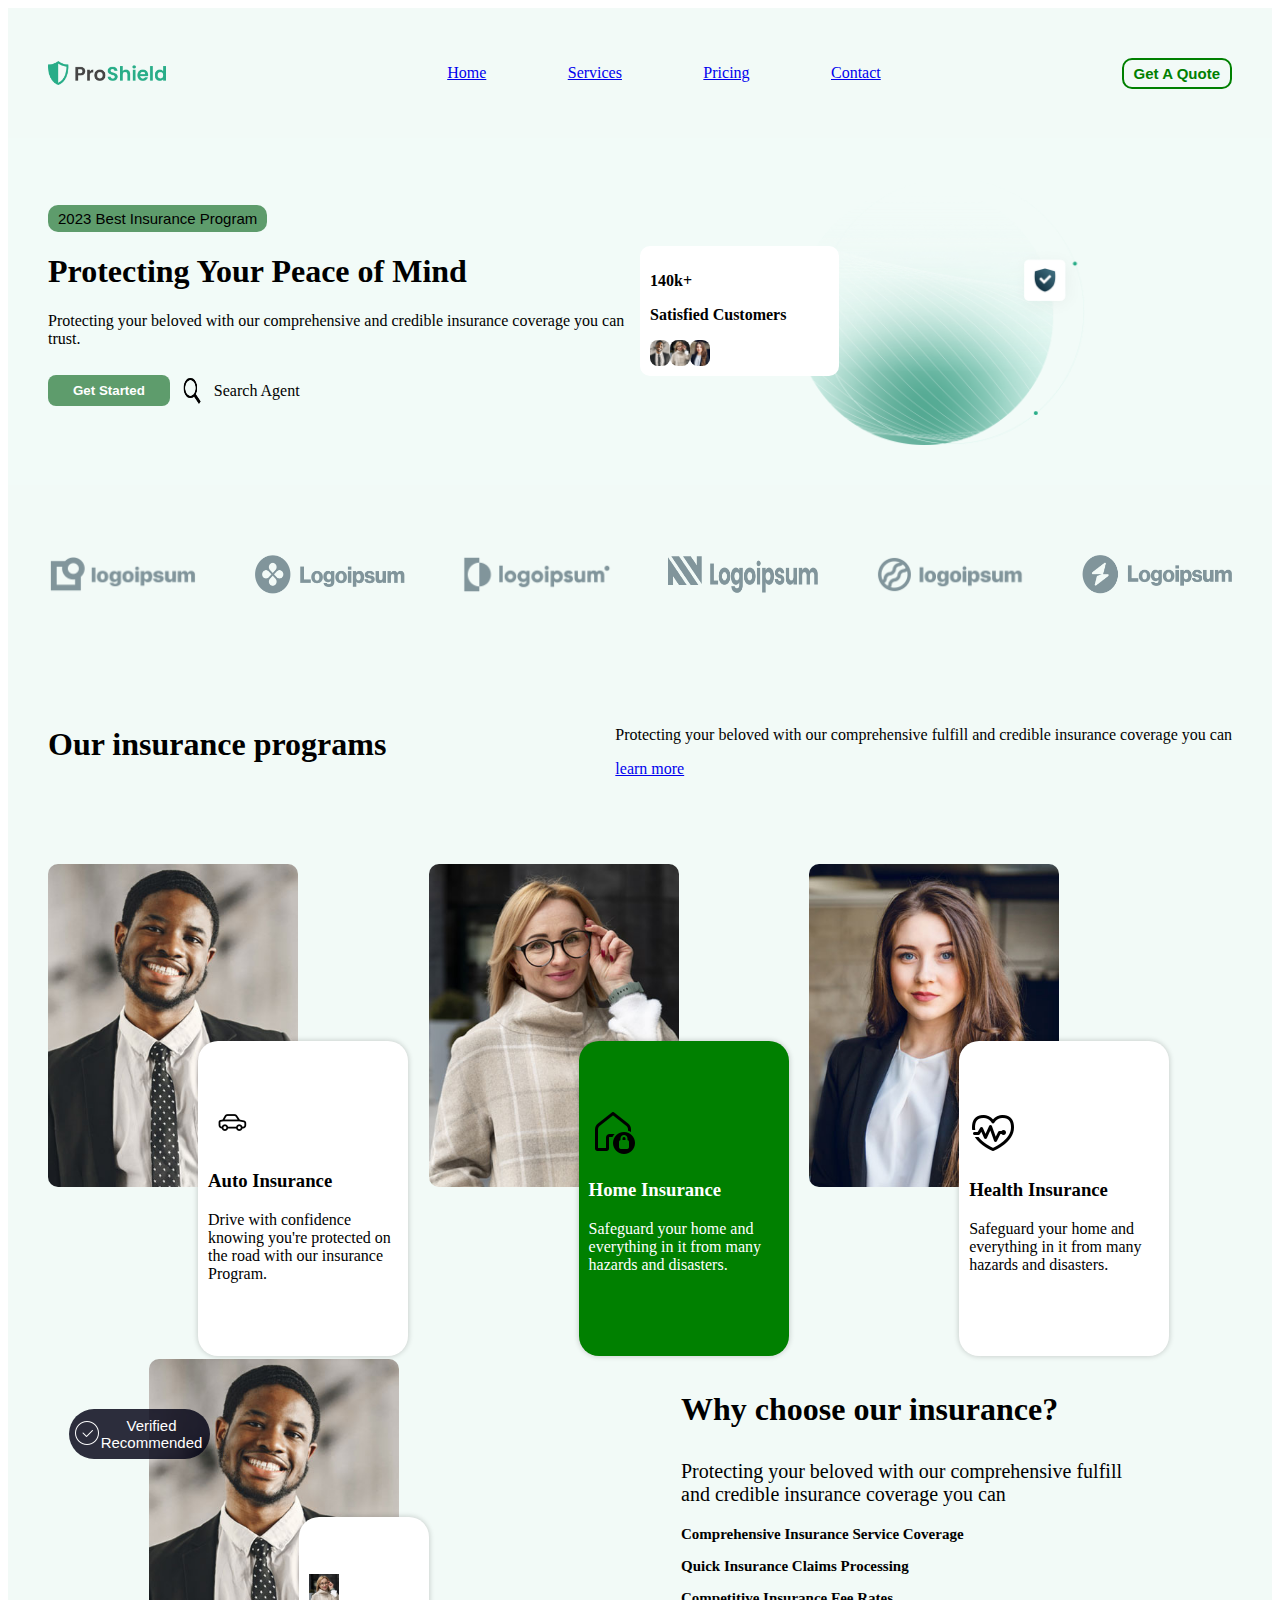
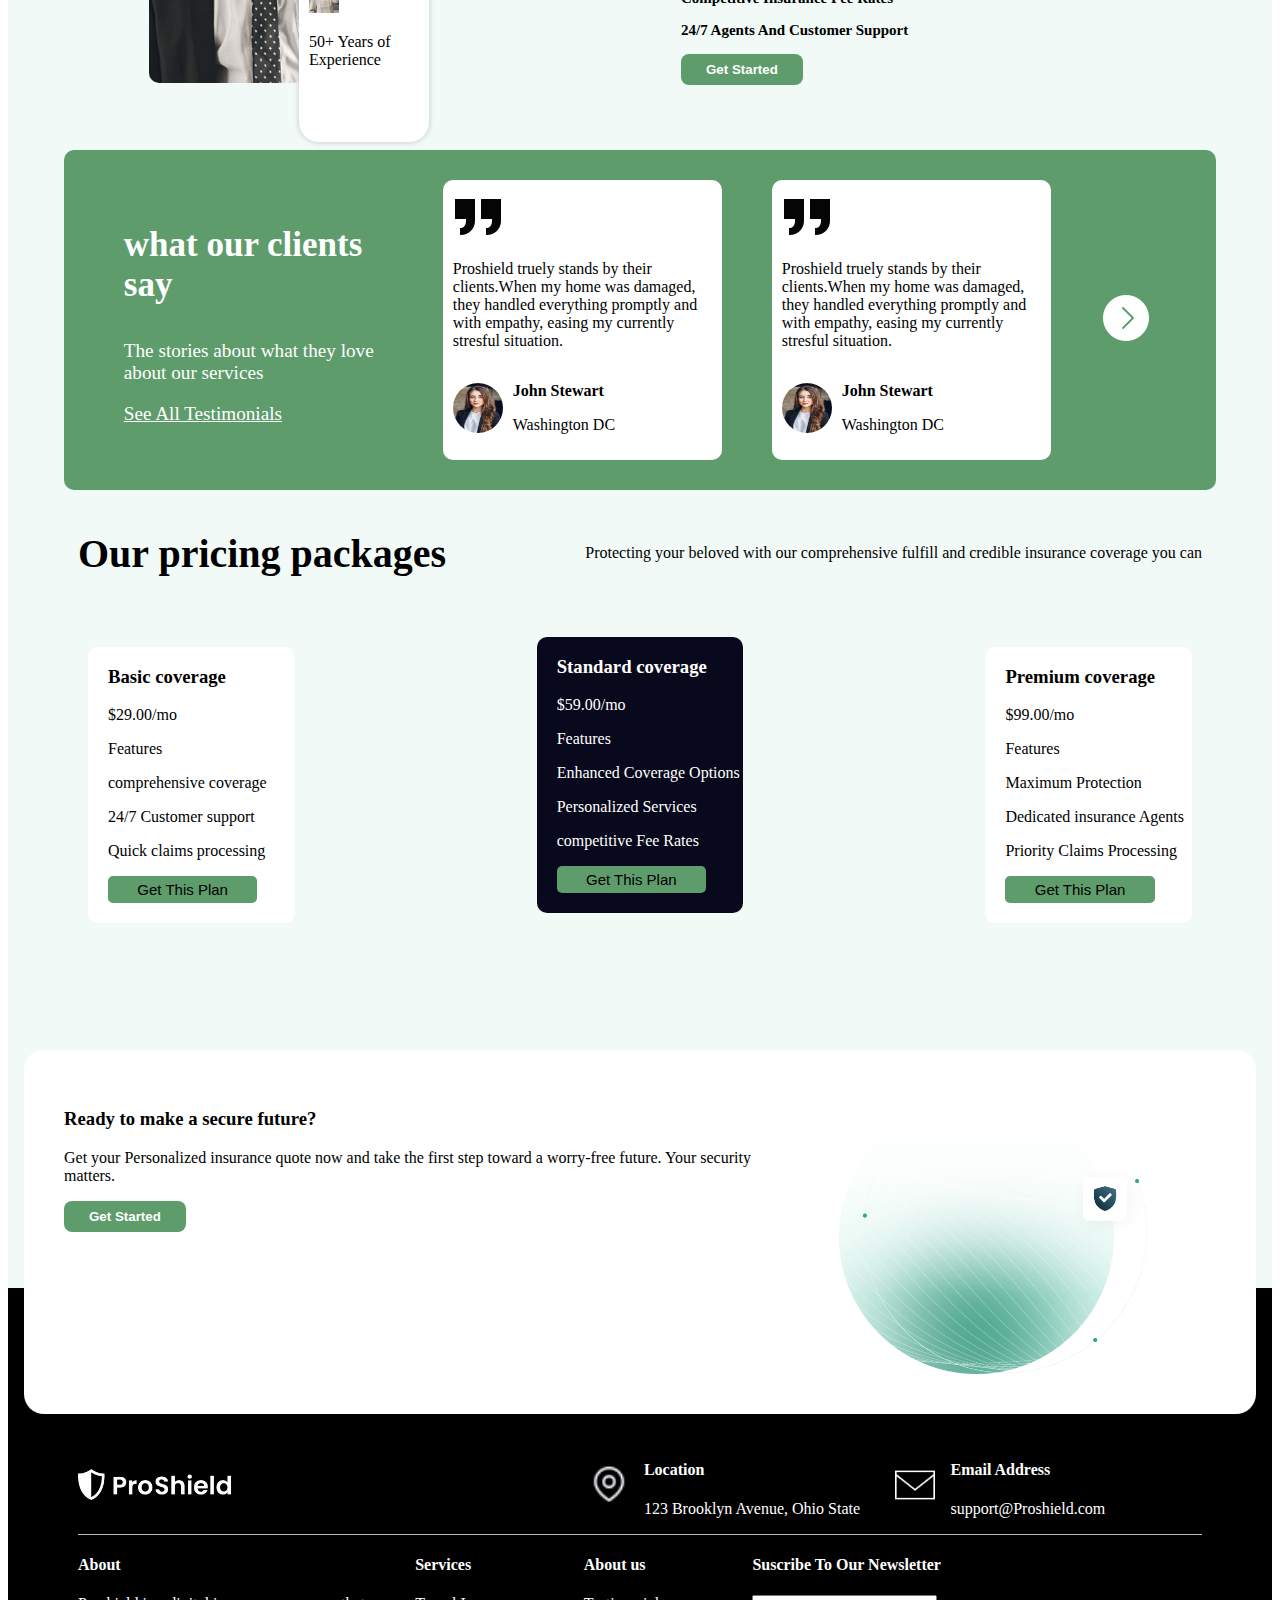
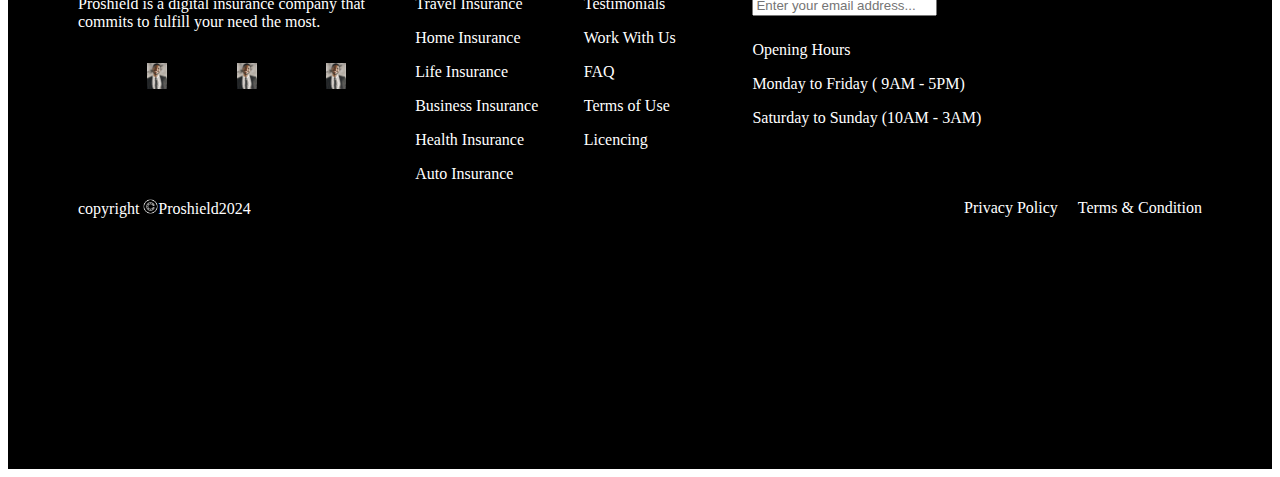
==== index.html @ 1424ab9b "Just completed the footer section" ====
<!DOCTYPE html>
<html lang="en">
  <head>
    <meta charset="UTF-8" />
    <meta name="viewport" content="width=device-width, initial-scale=1.0" />
    <title>Document</title>
    <link rel="stylesheet" href="index.css" />
  </head>
  <body>
    <header>
      <div class="nav-container">
        <img src="/material3/proshield.png" alt="proshield icon" id="logo" />
        <nav>
          <ul class="nav-menu">
            <li><a href="#">home</a></li>
            <li><a href="#">services</a></li>
            <li><a href="#">pricing</a></li>
            <li><a href="#">contact</a></li>
          </ul>
        </nav>
        <button id="nav-button">Get A Quote</button>
      </div>
    </header>
    <main>
      <div id="hero-section">
        <div id="hero-text-container">
          <button id="hero-button">2023 Best Insurance Program</button>
          <h1>Protecting Your Peace of Mind</h1>
          <p>
            Protecting your beloved with our comprehensive and credible
            insurance coverage you can trust.
          </p>
          <div id="icon-container">
            <button id="icon-button">Get Started</button>
            <img
              src="/material3/search.png"
              alt="search icon"
              width="20px"
              height="30px"
            />
            <p>Search Agent</p>
          </div>
        </div>
        <div id="image-container">
          <img src="/material3/Background1.png" alt="Background1" width="50%" />
          <div class="review-box">
            <p>140k+</p>
            <p>Satisfied Customers</p>
            <div class="flex-images">
              <img
                src="/material3/team1.jpg"
                alt="A young man "
                width="20px"
                style="border-radius: 8px"
              />
              <img
                src="/material3/team2.jpg"
                alt="A young lady"
                width="20px"
                style="border-radius: 8px"
              />
              <img
                src="/material3/team3.jpg"
                alt="A young lady"
                width="20px"
                style="border-radius: 8px"
              />
            </div>
          </div>
        </div>
      </div>
      <div id="logo-container">
        <img src="/material3/Logo 1 (1).png" alt="logo1" width="150px" />
        <img src="/material3/Logo 2.png" alt="logo2" width="150px" />
        <img src="/material3/Logo 3.png" alt="logo3" width="150px" />
        <img src="/material3/Logo 4.png" alt="logo4" width="150px" />
        <img src="/material3/Logo 5.png" alt="logo5" width="150px" />
        <img src="/material3/Logo 6.png" alt="logo6" width="150px" />
      </div>
      <div class="insurance">
        <div>
          <h1>Our insurance programs</h1>
        </div>
        <div>
          <p>
            Protecting your beloved with our comprehensive fulfill and credible
            insurance coverage you can
          </p>
          <a href="#">learn more</a>
        </div>
      </div>
      <div id="flex-card">
        <div>
          <img src="/material3/team1.jpg" alt="" width="250px" />
          <div id="auto-insurance">
            <div id="car-container">
              <img src="/material3/cars.png" alt="car" />
            </div>
            <h3>Auto Insurance</h3>
            <p>
              Drive with confidence knowing you're protected on the road with
              our insurance Program.
            </p>
          </div>
        </div>
        <div>
          <img src="/material3/team2.jpg" alt="" width="250px" />
          <div id="home-insurance">
            <div id="home-container">
              <img src="/material3/home.png" alt="home" />
            </div>
            <h3>Home Insurance</h3>
            <p>
              Safeguard your home and everything in it from many hazards and
              disasters.
            </p>
          </div>
        </div>
        <div>
          <img src="/material3/team3.jpg" alt="" width="250px" />
          <div id="health-insurance">
            <div id="health-container">
              <img src="/material3/heart.png" alt="heart" />
            </div>
            <h3>Health Insurance</h3>
            <p>
              Safeguard your home and everything in it from many hazards and
              disasters.
            </p>
          </div>

        </div>
      </div> 
      <div id="page-divider"></div>
    <div id="recommendation-container">
      <div id="image-box">
        <img
          src="/material3/team1.jpg"
          alt="man"
          width="250px"
          style="border-radius: 10px"
        />
        <button id="recommendation-button">
          <div>

            <span
              ><img
                src="/material3/icons8-verified-24.png"
                alt="Verified"
            /></span>
            Verified Recommended
          </div>
        </button>
        <div id="recommendation">
          <div id="recommendation-image">
            <img src="/material3/team2.jpg" alt="man" width="30px" />
          </div>
          <p>50+ Years of Experience</p>
        </div>
      </div>
      <div id="insurance-policy">
        <h3>Why choose our insurance?</h3>
        <p>
          Protecting your beloved with our comprehensive fulfill and credible
          insurance coverage you can
        </p>
        <div id="insurance-conditions">
          <p>comprehensive insurance service coverage</p>
          <p>quick insurance claims processing</p>
          <p>competitive insurance fee rates</p>
          <p>24/7 agents and Customer support</p>
        </div>
        <button id="policy-button">Get Started</button>
      </div>
    </div>

    <div id="testimonial-container">
      <div id="testimonial">
        <div class="testimonial2">
          <h3>what our clients say</h3>
          <p>The stories about what they love about our services</p>
          <a href="#">See All Testimonials </a>
        </div>
        <div class="testimonial1">
          <img src="/material3/quotes.png" alt="" />
          <p>
            Proshield truely stands by their clients.When my home was damaged,
            they handled everything promptly and with empathy, easing my
            currently stresful situation.
          </p>
          <div class="card-container">
            <img
              src="/material3/team3.jpg"
              alt=""
              width="50px"
              height="50px"
              style="
                border-radius: 50%;
                align-items: center;
                justify-content: space-between;
              "
            />
            <div class="name-container">
              <p class="client-name">John Stewart</p>
              <p>Washington DC</p>
            </div>
          </div>
        </div>
        <div class="testimonial1">
          <img src="/material3/quotes.png" alt="" />
          <p>
            Proshield truely stands by their clients.When my home was damaged,
            they handled everything promptly and with empathy, easing my
            currently stresful situation.
          </p>
          <div class="card-container">
            <img
              src="/material3/team3.jpg"
              alt=""
              width="50px"
              height="50px"
              style="
                border-radius: 50%;
                align-items: center;
                justify-content: space-between;
              "
            />
            <div class="name-container">
              <p class="client-name">John Stewart</p>
              <p>Washington DC</p>
            </div>
          </div>
        </div>
      </div>
      <div id="icon-box"><img src="/material3/arrow.png" alt="" /></div>
    </div>
    <div id="packages">
      <h3>Our pricing packages</h3>
      <p>
        Protecting your beloved with our comprehensive fulfill and credible
        insurance coverage you can
      </p>
    </div>

    <div>
      <div class="packages-plan">
        <div id="basic-coverage">
          <h3>Basic coverage</h3>
          <p><span>$29.00</span>/mo</p>
          <p>Features</p>
          <p>comprehensive coverage</p>
          <p>24/7 Customer support</p>
          <p>Quick claims processing</p>
          <button>Get This Plan</button>
        </div>
        <div id="standard-coverage">
          <h3>Standard coverage</h3>
          <p><span>$59.00</span>/mo</p>
          <p>Features</p>
          <p>Enhanced Coverage Options</p>
          <p>Personalized Services</p>
          <p>competitive Fee Rates</p>
          <button>Get This Plan</button>
        </div>
        <div id="premium-coverage">
          <h3>Premium coverage</h3>
          <p><span>$99.00</span>/mo</p>
          <p>Features</p>
          <p>Maximum Protection</p>
          <p>Dedicated insurance Agents</p>
          <p>Priority Claims Processing</p>
          <button>Get This Plan</button>
        </div>
      </div>
    </div>
    <div id="guarantee">
      <div id="guarantee-container">
        <h3>Ready to make a secure future?</h3>
        <p>
          Get your Personalized insurance quote now and take the first step
          toward a worry-free future. Your security matters.
        </p>
        <button id="policy-button">Get Started</button>
      </div>
      <div id="guarantee-logo">
        <img src="/material3/Background1.png" alt="logo" width="70%" />
      </div>
    </div>
  </main>
    <div class="footer">
      <div id="contact">
        <div id="logo">
          <img src="/material3/proshield1.png" alt="logo" width="30%" />
        </div>
        <div id="location">
          <div id="location-icon">
            <img
              src="/material3/icons8-location-24.png"
              alt="location"
              width="40px"
            />
          </div>
          <div id="address">
            <h4>Location</h4>
            <p>123 Brooklyn Avenue, Ohio State</p>
          </div>
        </div>
        <div id="email-address">
          <div id="contact-icon">
            <img
              src="/material3/icons8-email-50.png"
              alt="email"
              width="40px"
            />
          </div>
          <div id="email">
            <h4>Email Address</h4>
            <p>support@Proshield.com</p>
          </div>
        </div>
      </div>
      <div id="seperator"></div>
      <div class="details">
        <div id="about">
          <h4>About</h4>
          <p>
            Proshield is a digital insurance company that commits to fulfill
            your need the most.
          </p>

          <div class="social-icon">
            <p><img src="/material3/team1.jpg" alt="" width="20px" /></p>
            <p><img src="/material3/team1.jpg" alt="" width="20px" /></p>
            <p><img src="/material3/team1.jpg" alt="" width="20px" /></p>
          </div>
        </div>
        <div id="services">
          <h4>Services</h4>
          <p>Travel Insurance</p>
          <p>Home Insurance</p>
          <p>Life Insurance</p>
          <p>Business Insurance</p>
          <p>Health Insurance</p>
          <p>Auto Insurance</p>
        </div>
        <div id="navigators">
          <h4>About us</h4>
          <p>Testimonials</p>
          <p>Work With Us</p>
          <p>FAQ</p>
          <p>Terms of Use</p>
          <p>Licencing</p>
        </div>
        <div class="form">
          <h4>Suscribe To Our Newsletter</h4>
          <form action="" style="height: 30px">
            <input type="text" placeholder="Enter your email address..." />
          </form>
          <p>Opening Hours</p>
          <p>Monday to Friday ( 9AM - 5PM)</p>
          <p>Saturday to Sunday (10AM - 3AM)</p>
        </div>
      </div>
      <div class="copyright-container">
        <div id="copyright">
          copyright
          <span
            ><img
              src="/material3/icons8-copyright-50.png"
              alt="copyright"
              width="15px"
            />Proshield2024</span
          >
        </div>
        <div id="privacy-policy">
          Privacy Policy<span id="divider"></span>Terms & Condition
        </div>
      </div>
    </div>

  </body>
</html>
---- index.css ----
body {
}
header {
  /* background-image: linear-gradient( #50a557d2, white); */
  background-color: #f2faf7;
  padding: 40px;
}

.nav-container {
  display: flex;
  align-items: center;
  justify-content: space-between;
}

.nav-container >#logo  {
  width: 10%;
}

nav {
  width: 40%;
}

#nav-button {
  background: none;
  border: 2px solid green;
  font-size: 15px;
  padding: 5px 10px 5px 10px;
  border-radius: 10px;
  color: green;
  font-weight: bold;
}

.nav-menu {
  display: flex;
  justify-content: space-between;
}

ul {
  list-style-type: none;
  text-transform: capitalize;
  color: black;
}

#hero-button {
  border-radius: 10px;
  border: none;
  font-size: 15px;
  padding: 5px 10px 5px 10px;
  background-color: #5e9c6c;
}

#hero-section {
  display: flex;
  align-items: center;
  background-color: #f2fbf8;
  padding: 40px;
}

#navigation-text-container {
  width: 30%;
}

#icon-container {
  display: flex;
  align-items: center;
}

#icon-button {
  color: white;
  border-radius: 8px;
  padding-left: 25px;
  padding-right: 25px;
  padding-top: 8px;
  padding-bottom: 8px;
  background-color: #5e9c6c;
  border: none;
  font-weight: bold;
}

#icon-container > img {
  padding: 12px;
}

#image-container {
  width: 50%;
  display: flex;
  flex-direction: column;
  justify-content: center;
  align-items: center;
}

#image-container > img {
  justify-items: center;
}
.review-box {
  background: white;
  padding: 10px;
  width: 14%;
  border-radius: 10px;
  font-weight: bold;
  position: absolute;
  left: 50%;
}

#flex-card {
  display: flex;
  /* justify-content: space-around; */
  justify-content: space-between;
  padding: 40px;
  width: 80%;

}

.flex-images {
  display: flex;
  border-radius: 8px;
}

#flex-card > div > img {
  border-radius: 10px;
}

#logo-container {
  display: flex;
  justify-content: space-between;
  margin-top: 30px;
  margin-bottom: 30px;
    padding: 40px;
}

.insurance {
  padding: 40px;

}

#auto-insurance {
  background-color: white;
  height: 35%;
  position: absolute;
  width: 200px;
  margin-top: -150px;
  margin-left: 150px;
  z-index: 2;
  border-radius: 20px;
  align-content: center;
  justify-content: center;
  padding-left: 10px;
  box-shadow: 0 0 5px 1px rgba(0, 0, 0, 0.158);
}

#home-insurance {
  background-color: green;
  color: white;
  height: 35%;
  position: absolute;
  width: 200px;
  margin-top: -150px;
  margin-left: 150px;
  z-index: 2;
  border-radius: 20px;
  align-content: center;
  justify-content: center;
  padding-left: 10px;
  box-shadow: 0 0 5px 1px rgba(0, 0, 0, 0.158);
}

#health-insurance {
  background-color: white;
  height: 35%;
  position: absolute;
  width: 200px;
  margin-top: -150px;
  margin-left: 150px;
  z-index: 2;
  border-radius: 20px;
  align-content: center;
  justify-content: center;
  padding-left: 10px;
  box-shadow: 0 0 5px 1px rgba(0, 0, 0, 0.158);
}

/* #car-container {
  background: green;
  width: 50px;
  border-radius: 5px;
}

#health-container {
  background: green;
  width: 50px;
  border-radius: 5px;
}

#home-container {
  background: rgba(128, 0, 128, 0.986);
  width: 50px;
  border-radius: 5px;
}
 */
.insurance {
  margin-top: 30px;
  display: flex;
  align-items: center;
  justify-content: space-between;
}

div > li > a {
  color: rgb(183 224 214);
  list-style-type: none;
  text-transform: capitalize;
}

#page-divider {
  border-top: 8px solid black;
  width: 50px;
margin-left: 50%;  
margin-top: 60px ;
margin-bottom: 60px;
border-radius: 50px;
}

main {
  background: #f2faf7;
}
#recommendation-container {
  display: flex;
  justify-content: space-around;
}

#recommendation {
  background-color: rgb(255, 255, 255);
  height: 25%;
  position: absolute;
  width: 120px;
  margin-top: -170px;
  margin-left: 150px;
  z-index: 2;
  border-radius: 20px;
  align-content: center;
  justify-content: center;
  padding-left: 10px;
  box-shadow: 0 0 5px 1px rgba(0, 0, 0, 0.158);
}

#recommendation-button {
  position: absolute;
  font-size: 15px;
  margin-top: 50px;
  border-radius: 40px;
  margin-left: -330px;
  width: 141px;
  background: rgba(2, 2, 20, 0.829);
  color: white;
  border: none;
  height: 50px;
}

#recommendation-button > div {
  display: flex;
  align-items: center;
  justify-content: space-between;
}

#insurance-policy {
  width: 450px;
}
#insurance-policy > h3 {
  font-size: 2rem;
}
#insurance-policy > p {
  font-size: 20px;
}
#insurance-conditions {
  font-weight: bold;
  text-transform: capitalize;
  font-size: 15px;
}
#policy-button {
  color: white;
  border-radius: 8px;
  padding-left: 25px;
  padding-right: 25px;
  padding-top: 8px;
  padding-bottom: 8px;
  background-color: #5e9c6c;
  border: none;
  font-weight: bold;
}

#testimonial-container {
  display: flex;
  align-items: center;
  background-color: #5e9c6c;
  max-width: 72rem;
  margin-left: auto;
  margin-right: auto;
  border-radius: 10px;
  justify-content: space-between;
  margin-top: 5%;
}

#testimonial {
  display: flex;
  width: 90%;
  justify-content: space-evenly;
}

.testimonial2 {
  background-color: #5e9c6c;
  align-items: center;
  color: white;
  font-size: larger;
  width: 25%;
  border-radius: 10px;
  padding: 10px;
  margin: 30px 0px 30px 0px;
}

.testimonial2 > h3 {
  font-size: 35px;
}

.testimonial2 > a {
  color: white;
}
.testimonial1 {
  background-color: white;
  width: 25%;
  border-radius: 10px;
  padding: 10px;
  margin: 30px 0px 30px 0px;
}

#icon-box {
  width: 10%;
}

.card-container {
  display: flex;
  align-items: center;
}

.client-name {
  font-weight: bold;
}
.name-container {
  margin-left: 10px;
}

#packages {
  display: flex;
  align-items: center;
  justify-content: space-between;
  padding-left: 70px;
  padding-right: 70px;
}

#packages > h3 {
  font-size: 2.5rem;
}

.packages-plan {
  display: flex;
  justify-content: space-between;
  padding-left: 10px;
  padding-right: 10px;
}

#basic-coverage {
  background-color: white;
  width: 15%;
  height: 15%;
  padding-bottom: 20px;
  margin: 30px 0 0 70px;
  padding-left: 20px;
  border-radius: 10px;
}

#standard-coverage {
  background: rgb(9, 9, 29);
  margin-top: 20px;
  width: 15%;
  height: 15%;
  border-radius: 10px;
  color: white;
  padding-left: 20px;
  padding-bottom: 20px;
}

#standard-coverage > button,
#premium-coverage > button,
#basic-coverage > button {
  width: 80%;
  background: rgb(94, 156, 108);
  border: none;
  font-size: 15px;
  border-radius: 5px;
  padding: 5px 0 5px 0;
}

#premium-coverage {
  background: white;
  width: 15%;
  height: 15%;
  padding-left: 20px;
  margin: 30px 70px 0 0;
  padding-bottom: 20px;
  border-radius: 10px;
}

#guarantee {
  background-color: white;
  display: flex;
  max-width: 72rem;
  margin-left: auto;
  margin-right: auto;
  border-radius: 20px;
  margin-bottom: -10%;
  position: relative;
  z-index: 2;
  padding: 40px;
  margin-top: 10%;
  /* padding-left: 4px;
  padding-right: 4px; */
}

#guarantee-container {
  width: 80%;
  /* padding: 40px; */
}

#guarantee-logo {
  width: 50%;
  display: flex;
  justify-content: center;
}

.footer {
  background: black;
  color: white;
  height: 70vh;
  padding-top: 12%;
  padding-left: 70px;
  padding-right: 70px;
  margin-left: 0px;
  margin-right: 0px;
}

#contact {
  display: flex;
  align-items: center;
}

#location {
  width: 30%;
  display: flex;
  align-items: center;
}

#address {
  padding-left: 15px;
}

#logo {
  width: 50%;
}

#email-address {
  width: 30%;
  display: flex;
  align-items: center;
}
#email {
  padding-left: 15px;
}

#seperator {
  border-top: 1px solid #bbb;
}

.details {
  display: flex;
}

#about {
  width: 30%;
}

.social-icon {
  display: flex;
  justify-content: space-evenly;
}

#services {
  width: 15%;
}

#navigators {
  width: 15%;
}

.form {
  width: 40%;
}

#divider {
  width: 2px;
  height: 15px;
  background-color: white;
  margin: 0 10px;
}

.copyright-container {
  display: flex;
  justify-content: space-between;
  align-content: center;
}
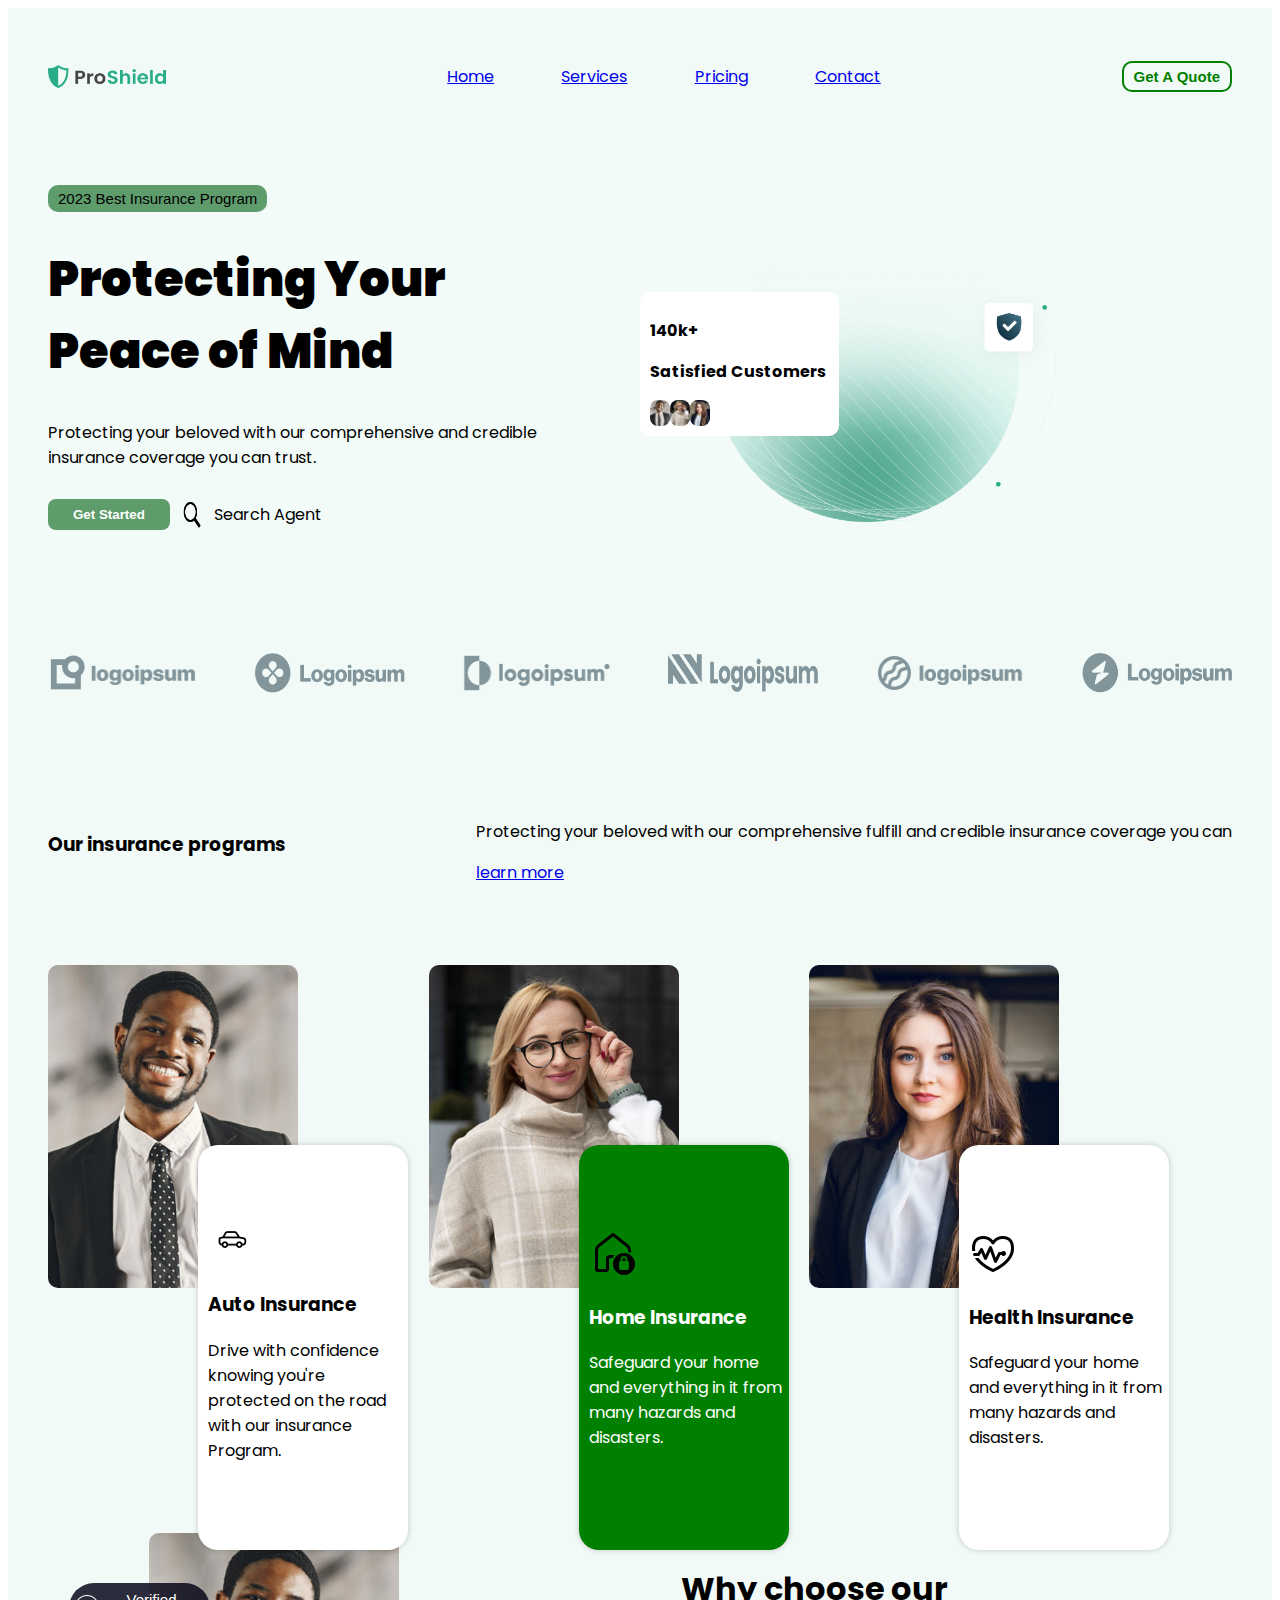
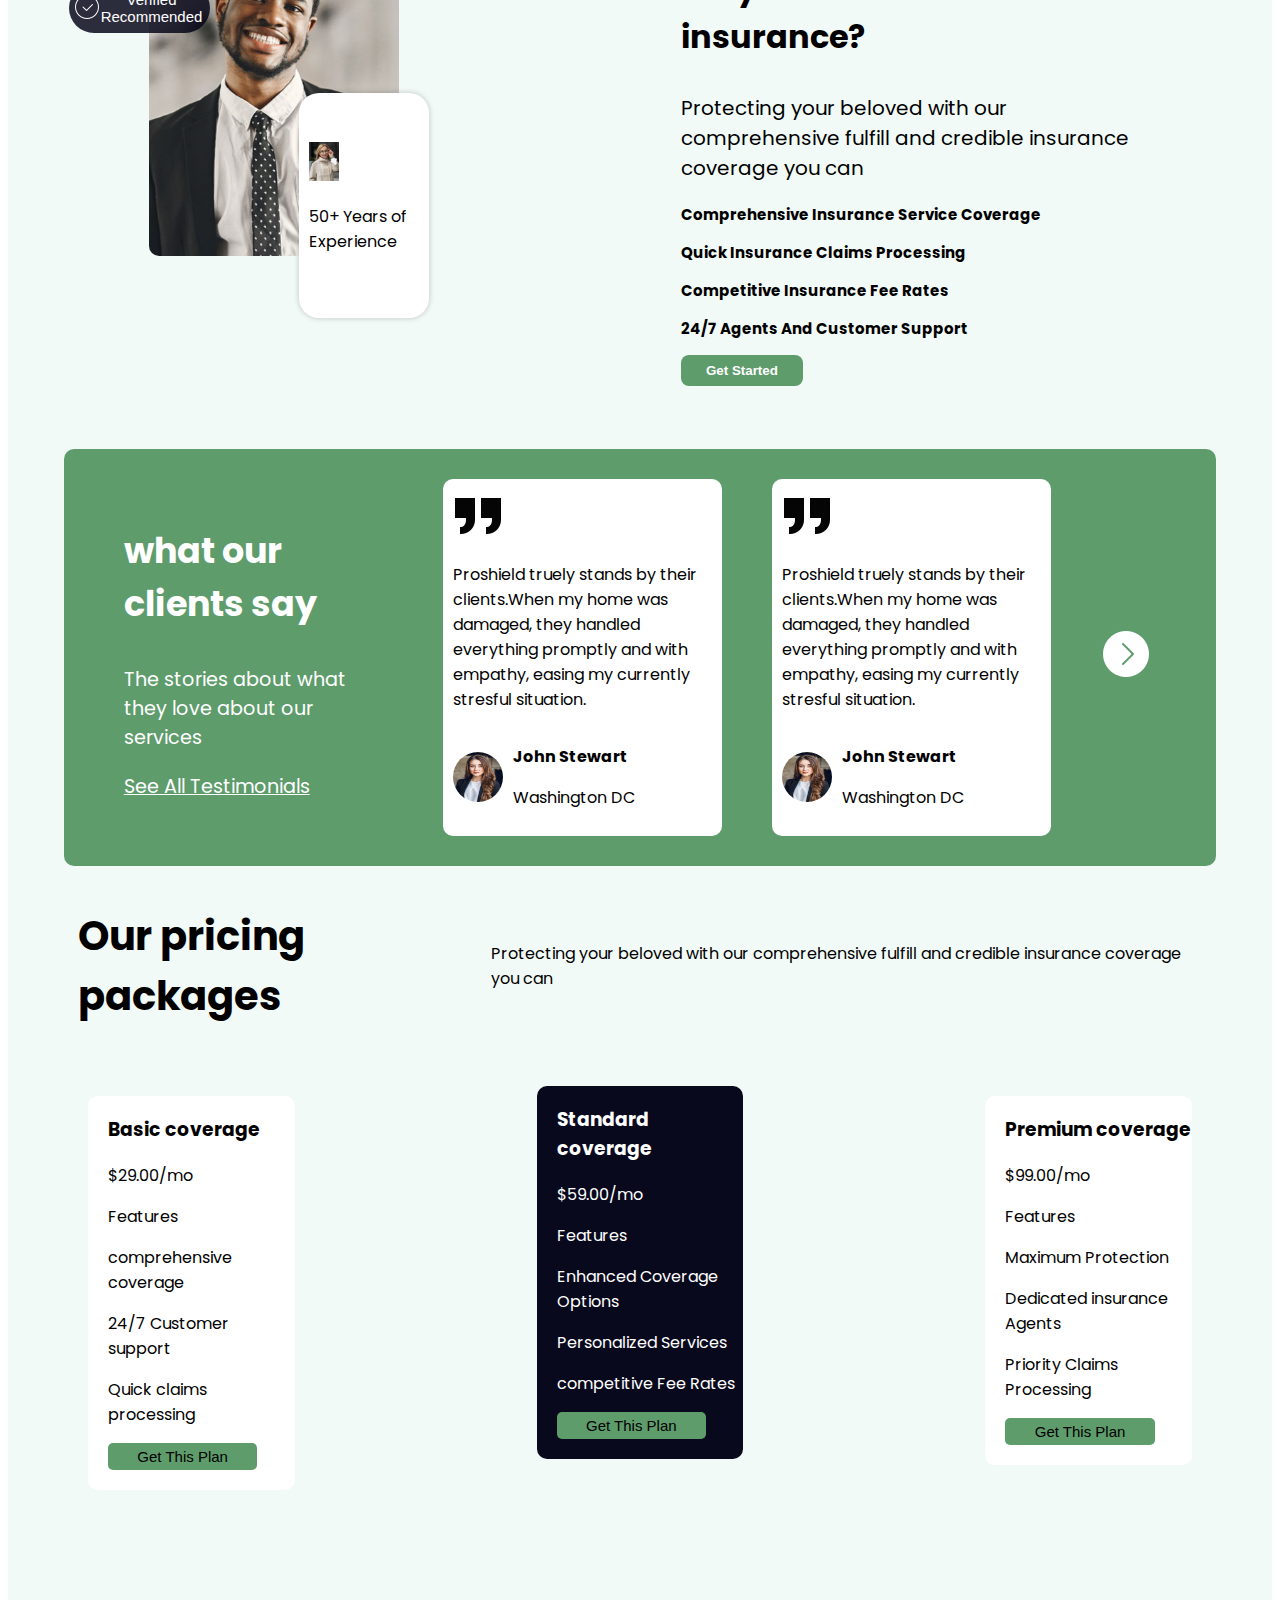
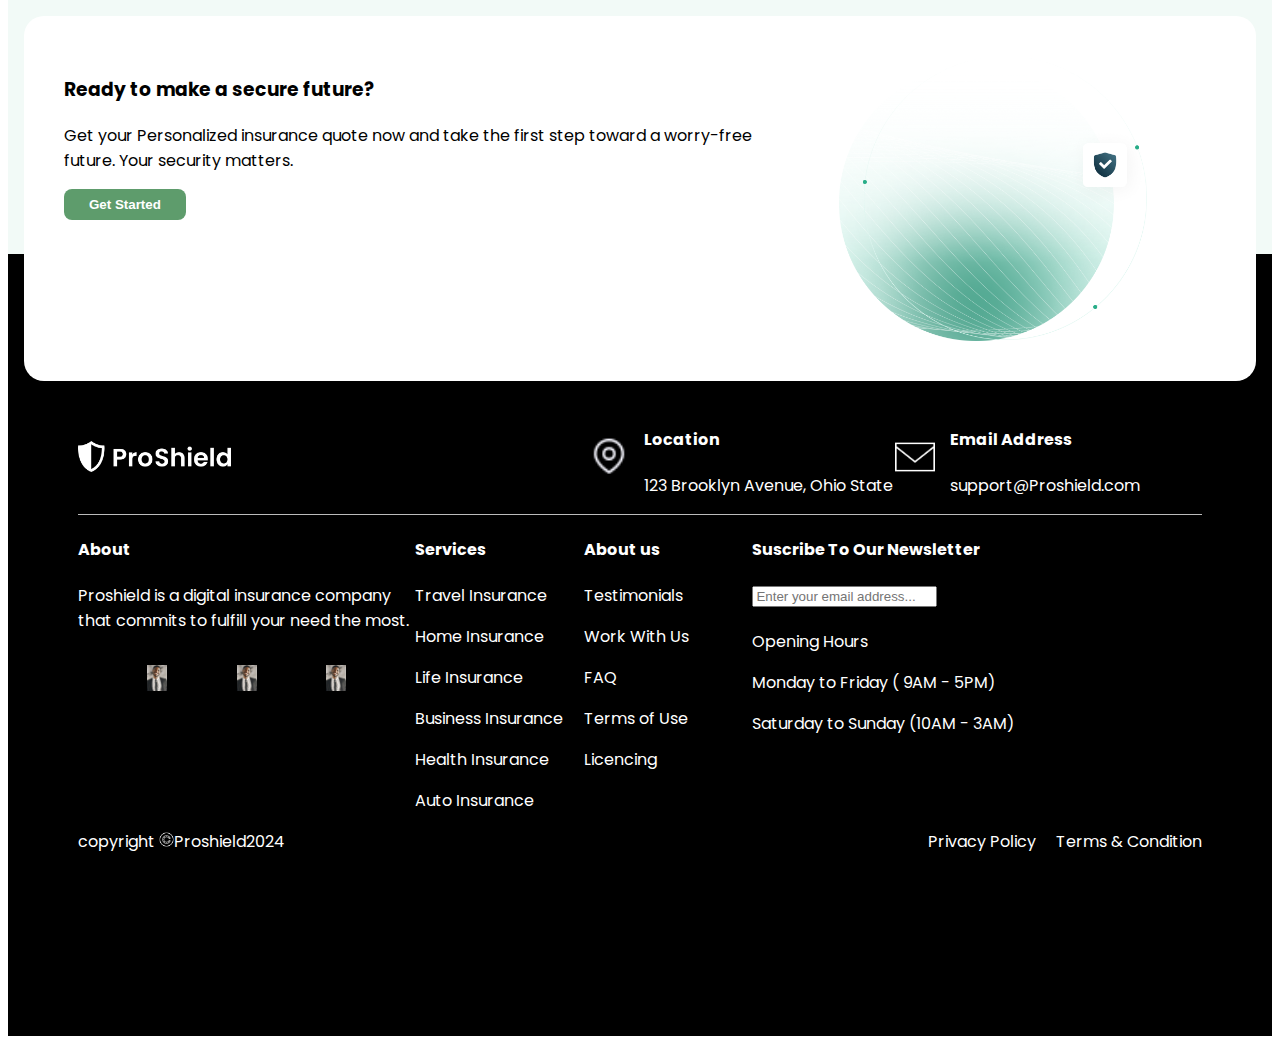
==== commit 853c2720: "adjusting the font size and weight" ====
--- a/index.html
+++ b/index.html
@@ -3,7 +3,7 @@
   <head>
     <meta charset="UTF-8" />
     <meta name="viewport" content="width=device-width, initial-scale=1.0" />
-    <title>Document</title>
+    <title>Proshield Insurance Company</title>
     <link rel="stylesheet" href="index.css" />
   </head>
   <body>
@@ -79,7 +79,7 @@
       </div>
       <div class="insurance">
         <div>
-          <h1>Our insurance programs</h1>
+          <h3>Our insurance programs</h3>
         </div>
         <div>
           <p>
--- a/index.css
+++ b/index.css
@@ -1,4 +1,8 @@
+@import url('https://fonts.googleapis.com/css?family=Poppins'); 
+
+
 body {
+  font-family: 'Poppins', serif;
 }
 header {
   /* background-image: linear-gradient( #50a557d2, white); */
@@ -48,12 +52,22 @@
   padding: 5px 10px 5px 10px;
   background-color: #5e9c6c;
 }
+.
+.insurance > div > h3 {
+  font-size: 2.5em;
+  font-weight: 1000;
+}
 
 #hero-section {
   display: flex;
   align-items: center;
   background-color: #f2fbf8;
   padding: 40px;
+}
+
+#hero-text-container > h1 {
+font-size: 3em;
+font-weight: 1000;
 }
 
 #navigation-text-container {
@@ -82,7 +96,7 @@
 }
 
 #image-container {
-  width: 50%;
+  width: 90%;
   display: flex;
   flex-direction: column;
   justify-content: center;
@@ -135,7 +149,7 @@
 
 #auto-insurance {
   background-color: white;
-  height: 35%;
+  height: 45%;
   position: absolute;
   width: 200px;
   margin-top: -150px;
@@ -151,7 +165,7 @@
 #home-insurance {
   background-color: green;
   color: white;
-  height: 35%;
+  height: 45%;
   position: absolute;
   width: 200px;
   margin-top: -150px;
@@ -166,7 +180,7 @@
 
 #health-insurance {
   background-color: white;
-  height: 35%;
+  height: 45%;
   position: absolute;
   width: 200px;
   margin-top: -150px;
@@ -179,24 +193,6 @@
   box-shadow: 0 0 5px 1px rgba(0, 0, 0, 0.158);
 }
 
-/* #car-container {
-  background: green;
-  width: 50px;
-  border-radius: 5px;
-}
-
-#health-container {
-  background: green;
-  width: 50px;
-  border-radius: 5px;
-}
-
-#home-container {
-  background: rgba(128, 0, 128, 0.986);
-  width: 50px;
-  border-radius: 5px;
-}
- */
 .insurance {
   margin-top: 30px;
   display: flex;
@@ -214,7 +210,7 @@
   border-top: 8px solid black;
   width: 50px;
 margin-left: 50%;  
-margin-top: 60px ;
+margin-top: 130px ;
 margin-bottom: 60px;
 border-radius: 50px;
 }
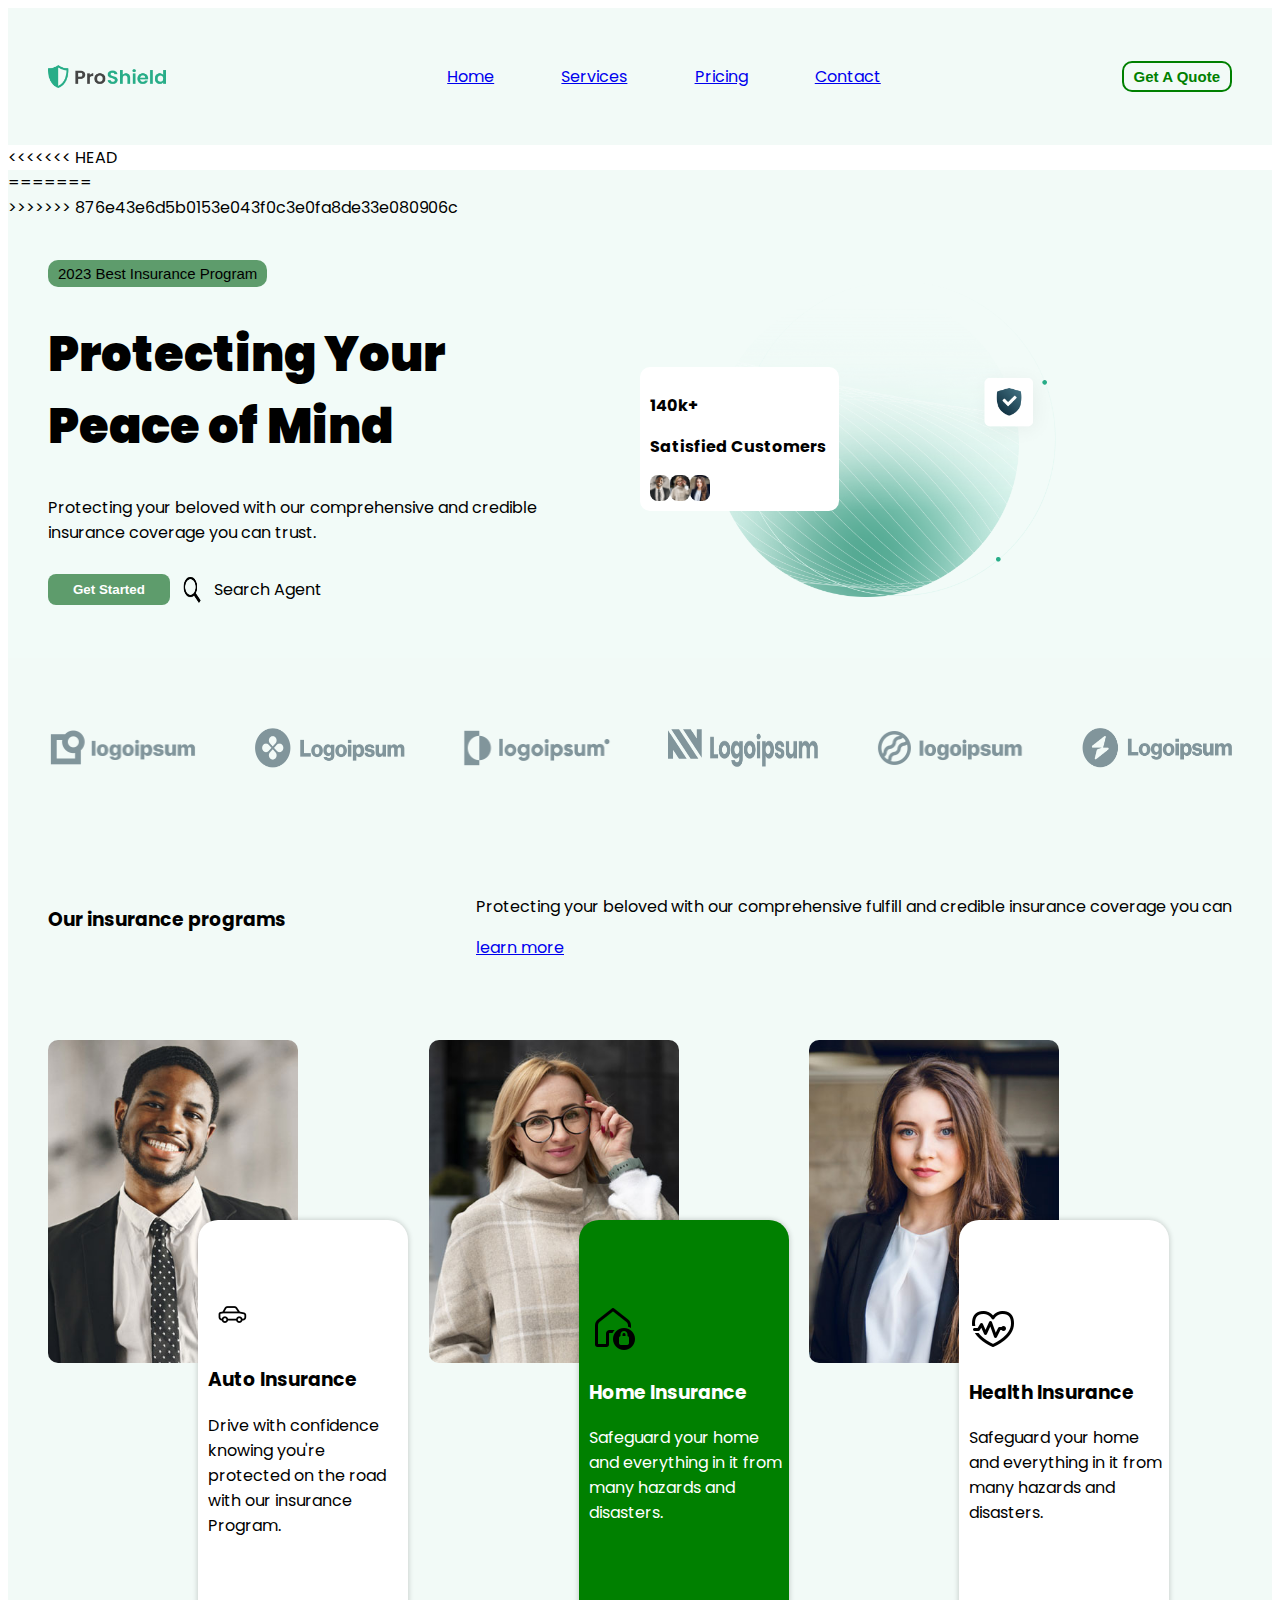
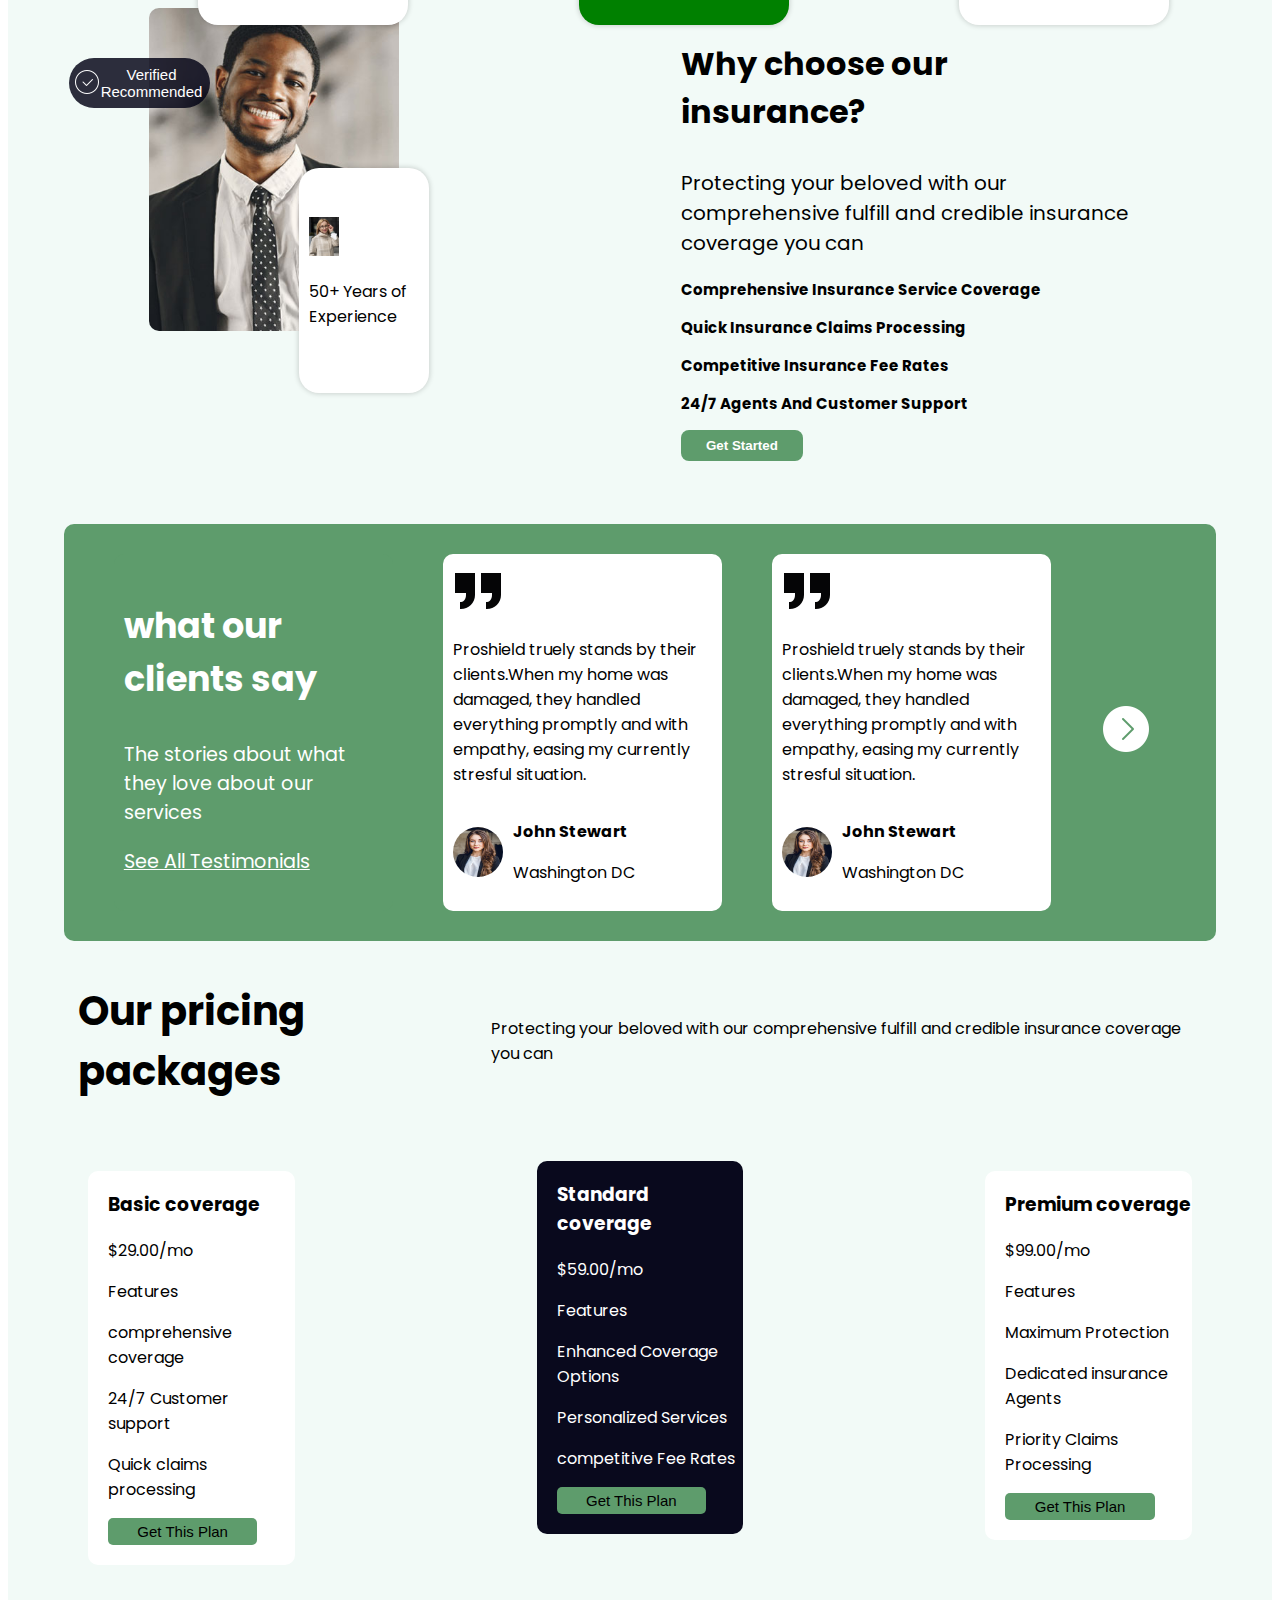
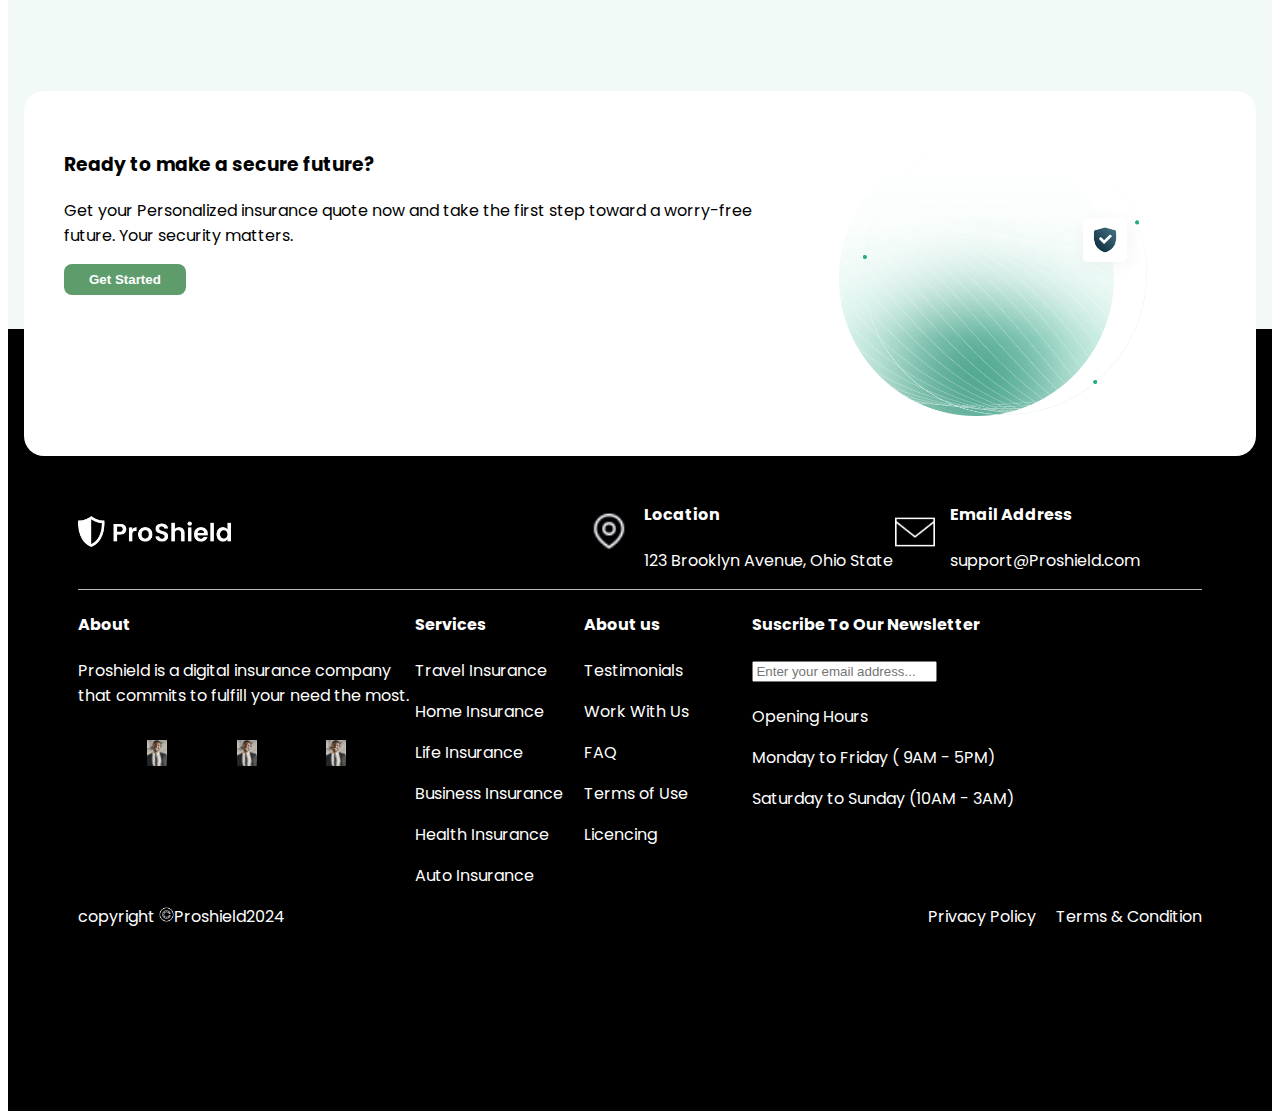
==== commit 63486a58: "Merge branch 'main' of https://github.com/Emma24968/landing-page" ====
--- a/index.html
+++ b/index.html
@@ -21,7 +21,12 @@
         <button id="nav-button">Get A Quote</button>
       </div>
     </header>
+<<<<<<< HEAD
     <main>
+      <div id="main-container">
+=======
+    <main id="main-container">
+>>>>>>> 876e43e6d5b0153e043f0c3e0fa8de33e080906c
       <div id="hero-section">
         <div id="hero-text-container">
           <button id="hero-button">2023 Best Insurance Program</button>
@@ -128,255 +133,253 @@
               disasters.
             </p>
           </div>
+        </div>
+      </div>
+      <div id="page-divider"></div>
+      <div id="recommendation-container">
+        <div id="image-box">
+          <img
+            src="/material3/team1.jpg"
+            alt="man"
+            width="250px"
+            style="border-radius: 10px"
+          />
+          <button id="recommendation-button">
+            <div>
+              <span
+                ><img src="/material3/icons8-verified-24.png" alt="Verified"
+              /></span>
+              Verified Recommended
+            </div>
+          </button>
+          <div id="recommendation">
+            <div id="recommendation-image">
+              <img src="/material3/team2.jpg" alt="man" width="30px" />
+            </div>
+            <p>50+ Years of Experience</p>
+          </div>
+        </div>
+        <div id="insurance-policy">
+          <h3>Why choose our insurance?</h3>
+          <p>
+            Protecting your beloved with our comprehensive fulfill and credible
+            insurance coverage you can
+          </p>
+          <div id="insurance-conditions">
+            <p>comprehensive insurance service coverage</p>
+            <p>quick insurance claims processing</p>
+            <p>competitive insurance fee rates</p>
+            <p>24/7 agents and Customer support</p>
+          </div>
+          <button id="policy-button">Get Started</button>
+        </div>
+      </div>
 
-        </div>
-      </div> 
-      <div id="page-divider"></div>
-    <div id="recommendation-container">
-      <div id="image-box">
-        <img
-          src="/material3/team1.jpg"
-          alt="man"
-          width="250px"
-          style="border-radius: 10px"
-        />
-        <button id="recommendation-button">
-          <div>
-
-            <span
-              ><img
-                src="/material3/icons8-verified-24.png"
-                alt="Verified"
-            /></span>
-            Verified Recommended
-          </div>
-        </button>
-        <div id="recommendation">
-          <div id="recommendation-image">
-            <img src="/material3/team2.jpg" alt="man" width="30px" />
-          </div>
-          <p>50+ Years of Experience</p>
-        </div>
-      </div>
-      <div id="insurance-policy">
-        <h3>Why choose our insurance?</h3>
+      <div id="testimonial-container">
+        <div id="testimonial">
+          <div class="testimonial2">
+            <h3>what our clients say</h3>
+            <p>The stories about what they love about our services</p>
+            <a href="#">See All Testimonials </a>
+          </div>
+          <div class="testimonial1">
+            <img src="/material3/quotes.png" alt="" />
+            <p>
+              Proshield truely stands by their clients.When my home was damaged,
+              they handled everything promptly and with empathy, easing my
+              currently stresful situation.
+            </p>
+            <div class="card-container">
+              <img
+                src="/material3/team3.jpg"
+                alt=""
+                width="50px"
+                height="50px"
+                style="
+                  border-radius: 50%;
+                  align-items: center;
+                  justify-content: space-between;
+                "
+              />
+              <div class="name-container">
+                <p class="client-name">John Stewart</p>
+                <p>Washington DC</p>
+              </div>
+            </div>
+          </div>
+          <div class="testimonial1">
+            <img src="/material3/quotes.png" alt="" />
+            <p>
+              Proshield truely stands by their clients.When my home was damaged,
+              they handled everything promptly and with empathy, easing my
+              currently stresful situation.
+            </p>
+            <div class="card-container">
+              <img
+                src="/material3/team3.jpg"
+                alt=""
+                width="50px"
+                height="50px"
+                style="
+                  border-radius: 50%;
+                  align-items: center;
+                  justify-content: space-between;
+                "
+              />
+              <div class="name-container">
+                <p class="client-name">John Stewart</p>
+                <p>Washington DC</p>
+              </div>
+            </div>
+          </div>
+        </div>
+        <div id="icon-box"><img src="/material3/arrow.png" alt="" /></div>
+      </div>
+      <div id="packages">
+        <h3>Our pricing packages</h3>
         <p>
           Protecting your beloved with our comprehensive fulfill and credible
           insurance coverage you can
         </p>
-        <div id="insurance-conditions">
-          <p>comprehensive insurance service coverage</p>
-          <p>quick insurance claims processing</p>
-          <p>competitive insurance fee rates</p>
-          <p>24/7 agents and Customer support</p>
-        </div>
-        <button id="policy-button">Get Started</button>
+      </div>
+
+      <div>
+        <div class="packages-plan">
+          <div id="basic-coverage">
+            <h3>Basic coverage</h3>
+            <p><span>$29.00</span>/mo</p>
+            <p>Features</p>
+            <p>comprehensive coverage</p>
+            <p>24/7 Customer support</p>
+            <p>Quick claims processing</p>
+            <button>Get This Plan</button>
+          </div>
+          <div id="standard-coverage">
+            <h3>Standard coverage</h3>
+            <p><span>$59.00</span>/mo</p>
+            <p>Features</p>
+            <p>Enhanced Coverage Options</p>
+            <p>Personalized Services</p>
+            <p>competitive Fee Rates</p>
+            <button>Get This Plan</button>
+          </div>
+          <div id="premium-coverage">
+            <h3>Premium coverage</h3>
+            <p><span>$99.00</span>/mo</p>
+            <p>Features</p>
+            <p>Maximum Protection</p>
+            <p>Dedicated insurance Agents</p>
+            <p>Priority Claims Processing</p>
+            <button>Get This Plan</button>
+          </div>
+        </div>
+      </div>
+      <div id="guarantee">
+        <div id="guarantee-container">
+          <h3>Ready to make a secure future?</h3>
+          <p>
+            Get your Personalized insurance quote now and take the first step
+            toward a worry-free future. Your security matters.
+          </p>
+          <button id="policy-button">Get Started</button>
+        </div>
+        <div id="guarantee-logo">
+          <img src="/material3/Background1.png" alt="logo" width="70%" />
+        </div>
       </div>
     </div>
+    </main>
+    <div class="footer">
+      <div id="footer-container">
+        <div id="contact">
+          <div id="logo">
+            <img src="/material3/proshield1.png" alt="logo" width="30%" />
+          </div>
+          <div id="location">
+            <div id="location-icon">
+              <img
+                src="/material3/icons8-location-24.png"
+                alt="location"
+                width="40px"
+              />
+            </div>
+            <div id="address">
+              <h4>Location</h4>
+              <p>123 Brooklyn Avenue, Ohio State</p>
+            </div>
+          </div>
+          <div id="email-address">
+            <div id="contact-icon">
+              <img
+                src="/material3/icons8-email-50.png"
+                alt="email"
+                width="40px"
+              />
+            </div>
+            <div id="email">
+              <h4>Email Address</h4>
+              <p>support@Proshield.com</p>
+            </div>
+          </div>
+        </div>
+        <div id="seperator"></div>
+        <div class="details">
+          <div id="about">
+            <h4>About</h4>
+            <p>
+              Proshield is a digital insurance company that commits to fulfill
+              your need the most.
+            </p>
 
-    <div id="testimonial-container">
-      <div id="testimonial">
-        <div class="testimonial2">
-          <h3>what our clients say</h3>
-          <p>The stories about what they love about our services</p>
-          <a href="#">See All Testimonials </a>
-        </div>
-        <div class="testimonial1">
-          <img src="/material3/quotes.png" alt="" />
-          <p>
-            Proshield truely stands by their clients.When my home was damaged,
-            they handled everything promptly and with empathy, easing my
-            currently stresful situation.
-          </p>
-          <div class="card-container">
-            <img
-              src="/material3/team3.jpg"
-              alt=""
-              width="50px"
-              height="50px"
-              style="
-                border-radius: 50%;
-                align-items: center;
-                justify-content: space-between;
-              "
-            />
-            <div class="name-container">
-              <p class="client-name">John Stewart</p>
-              <p>Washington DC</p>
-            </div>
-          </div>
-        </div>
-        <div class="testimonial1">
-          <img src="/material3/quotes.png" alt="" />
-          <p>
-            Proshield truely stands by their clients.When my home was damaged,
-            they handled everything promptly and with empathy, easing my
-            currently stresful situation.
-          </p>
-          <div class="card-container">
-            <img
-              src="/material3/team3.jpg"
-              alt=""
-              width="50px"
-              height="50px"
-              style="
-                border-radius: 50%;
-                align-items: center;
-                justify-content: space-between;
-              "
-            />
-            <div class="name-container">
-              <p class="client-name">John Stewart</p>
-              <p>Washington DC</p>
-            </div>
-          </div>
-        </div>
-      </div>
-      <div id="icon-box"><img src="/material3/arrow.png" alt="" /></div>
+            <div class="social-icon">
+              <p><img src="/material3/team1.jpg" alt="" width="20px" /></p>
+              <p><img src="/material3/team1.jpg" alt="" width="20px" /></p>
+              <p><img src="/material3/team1.jpg" alt="" width="20px" /></p>
+            </div>
+          </div>
+          <div id="services">
+            <h4>Services</h4>
+            <p>Travel Insurance</p>
+            <p>Home Insurance</p>
+            <p>Life Insurance</p>
+            <p>Business Insurance</p>
+            <p>Health Insurance</p>
+            <p>Auto Insurance</p>
+          </div>
+          <div id="navigators">
+            <h4>About us</h4>
+            <p>Testimonials</p>
+            <p>Work With Us</p>
+            <p>FAQ</p>
+            <p>Terms of Use</p>
+            <p>Licencing</p>
+          </div>
+          <div class="form">
+            <h4>Suscribe To Our Newsletter</h4>
+            <form action="" style="height: 30px">
+              <input type="text" placeholder="Enter your email address..." />
+            </form>
+            <p>Opening Hours</p>
+            <p>Monday to Friday ( 9AM - 5PM)</p>
+            <p>Saturday to Sunday (10AM - 3AM)</p>
+          </div>
+        </div>
+        <div class="copyright-container">
+          <div id="copyright">
+            copyright
+            <span
+              ><img
+                src="/material3/icons8-copyright-50.png"
+                alt="copyright"
+                width="15px"
+              />Proshield2024</span
+            >
+          </div>
+          <div id="privacy-policy">
+            Privacy Policy<span id="divider"></span>Terms & Condition
+          </div>
+        </div>
+      </div>
     </div>
-    <div id="packages">
-      <h3>Our pricing packages</h3>
-      <p>
-        Protecting your beloved with our comprehensive fulfill and credible
-        insurance coverage you can
-      </p>
-    </div>
-
-    <div>
-      <div class="packages-plan">
-        <div id="basic-coverage">
-          <h3>Basic coverage</h3>
-          <p><span>$29.00</span>/mo</p>
-          <p>Features</p>
-          <p>comprehensive coverage</p>
-          <p>24/7 Customer support</p>
-          <p>Quick claims processing</p>
-          <button>Get This Plan</button>
-        </div>
-        <div id="standard-coverage">
-          <h3>Standard coverage</h3>
-          <p><span>$59.00</span>/mo</p>
-          <p>Features</p>
-          <p>Enhanced Coverage Options</p>
-          <p>Personalized Services</p>
-          <p>competitive Fee Rates</p>
-          <button>Get This Plan</button>
-        </div>
-        <div id="premium-coverage">
-          <h3>Premium coverage</h3>
-          <p><span>$99.00</span>/mo</p>
-          <p>Features</p>
-          <p>Maximum Protection</p>
-          <p>Dedicated insurance Agents</p>
-          <p>Priority Claims Processing</p>
-          <button>Get This Plan</button>
-        </div>
-      </div>
-    </div>
-    <div id="guarantee">
-      <div id="guarantee-container">
-        <h3>Ready to make a secure future?</h3>
-        <p>
-          Get your Personalized insurance quote now and take the first step
-          toward a worry-free future. Your security matters.
-        </p>
-        <button id="policy-button">Get Started</button>
-      </div>
-      <div id="guarantee-logo">
-        <img src="/material3/Background1.png" alt="logo" width="70%" />
-      </div>
-    </div>
-  </main>
-    <div class="footer">
-      <div id="contact">
-        <div id="logo">
-          <img src="/material3/proshield1.png" alt="logo" width="30%" />
-        </div>
-        <div id="location">
-          <div id="location-icon">
-            <img
-              src="/material3/icons8-location-24.png"
-              alt="location"
-              width="40px"
-            />
-          </div>
-          <div id="address">
-            <h4>Location</h4>
-            <p>123 Brooklyn Avenue, Ohio State</p>
-          </div>
-        </div>
-        <div id="email-address">
-          <div id="contact-icon">
-            <img
-              src="/material3/icons8-email-50.png"
-              alt="email"
-              width="40px"
-            />
-          </div>
-          <div id="email">
-            <h4>Email Address</h4>
-            <p>support@Proshield.com</p>
-          </div>
-        </div>
-      </div>
-      <div id="seperator"></div>
-      <div class="details">
-        <div id="about">
-          <h4>About</h4>
-          <p>
-            Proshield is a digital insurance company that commits to fulfill
-            your need the most.
-          </p>
-
-          <div class="social-icon">
-            <p><img src="/material3/team1.jpg" alt="" width="20px" /></p>
-            <p><img src="/material3/team1.jpg" alt="" width="20px" /></p>
-            <p><img src="/material3/team1.jpg" alt="" width="20px" /></p>
-          </div>
-        </div>
-        <div id="services">
-          <h4>Services</h4>
-          <p>Travel Insurance</p>
-          <p>Home Insurance</p>
-          <p>Life Insurance</p>
-          <p>Business Insurance</p>
-          <p>Health Insurance</p>
-          <p>Auto Insurance</p>
-        </div>
-        <div id="navigators">
-          <h4>About us</h4>
-          <p>Testimonials</p>
-          <p>Work With Us</p>
-          <p>FAQ</p>
-          <p>Terms of Use</p>
-          <p>Licencing</p>
-        </div>
-        <div class="form">
-          <h4>Suscribe To Our Newsletter</h4>
-          <form action="" style="height: 30px">
-            <input type="text" placeholder="Enter your email address..." />
-          </form>
-          <p>Opening Hours</p>
-          <p>Monday to Friday ( 9AM - 5PM)</p>
-          <p>Saturday to Sunday (10AM - 3AM)</p>
-        </div>
-      </div>
-      <div class="copyright-container">
-        <div id="copyright">
-          copyright
-          <span
-            ><img
-              src="/material3/icons8-copyright-50.png"
-              alt="copyright"
-              width="15px"
-            />Proshield2024</span
-          >
-        </div>
-        <div id="privacy-policy">
-          Privacy Policy<span id="divider"></span>Terms & Condition
-        </div>
-      </div>
-    </div>
-
   </body>
 </html>
--- a/index.css
+++ b/index.css
@@ -130,6 +130,17 @@
   border-radius: 8px;
 }
 
+#main-container {
+  max-width: 80rem;
+    margin: auto
+  }
+
+  #footer-container {
+    max-width: 80rem;
+    margin: auto
+
+  }
+  
 #flex-card > div > img {
   border-radius: 10px;
 }
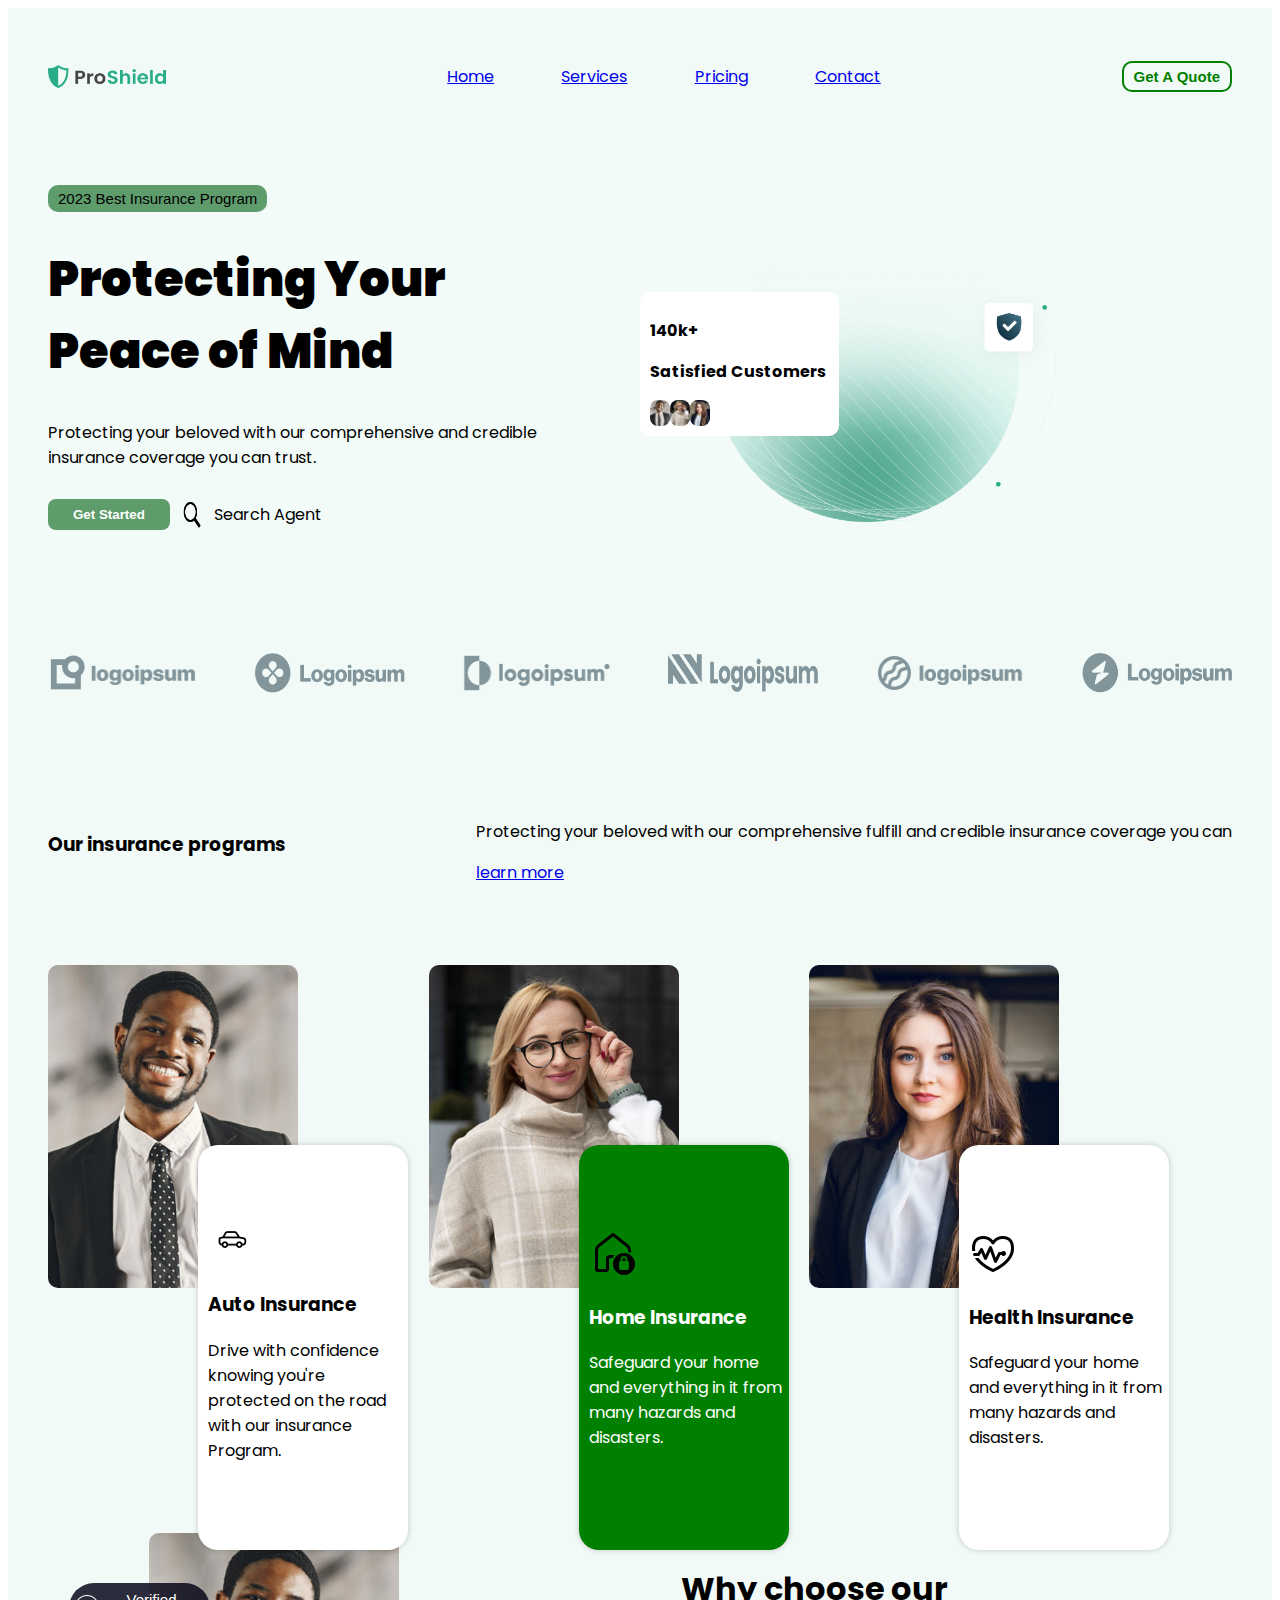
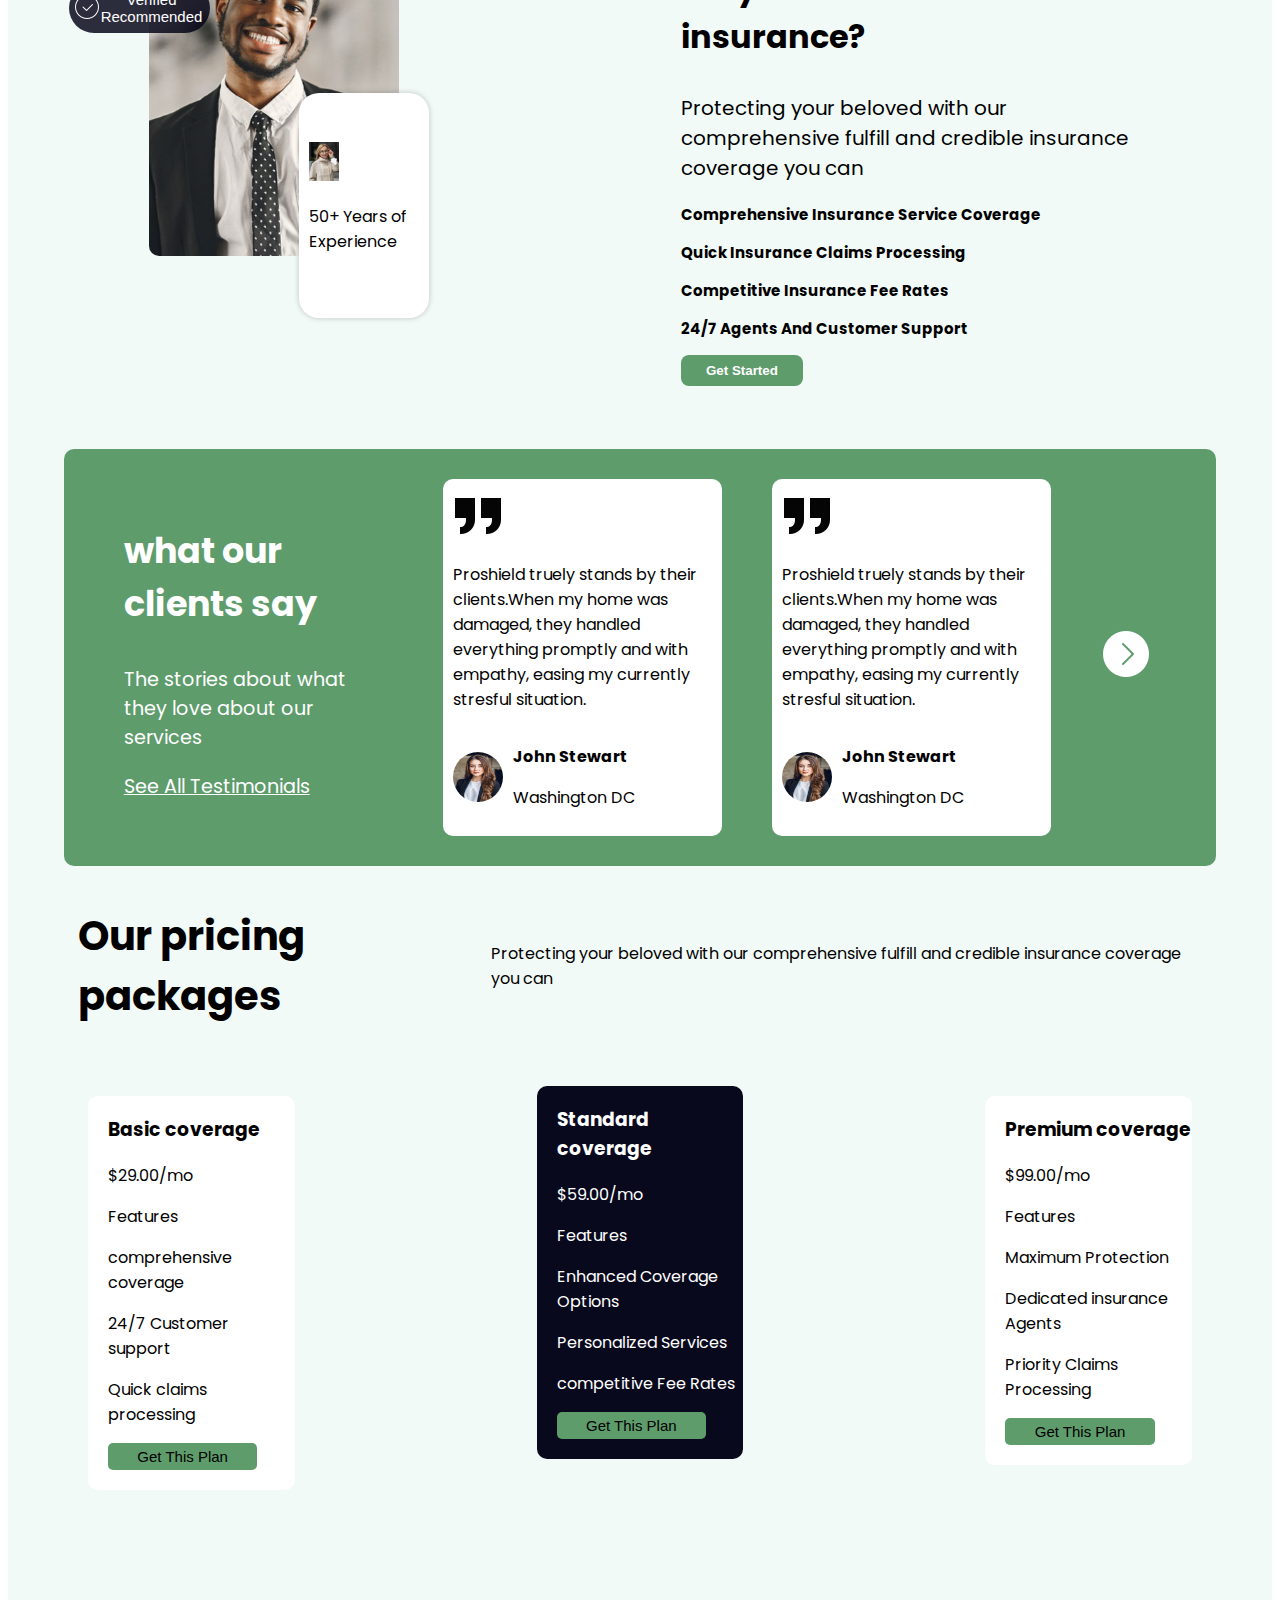
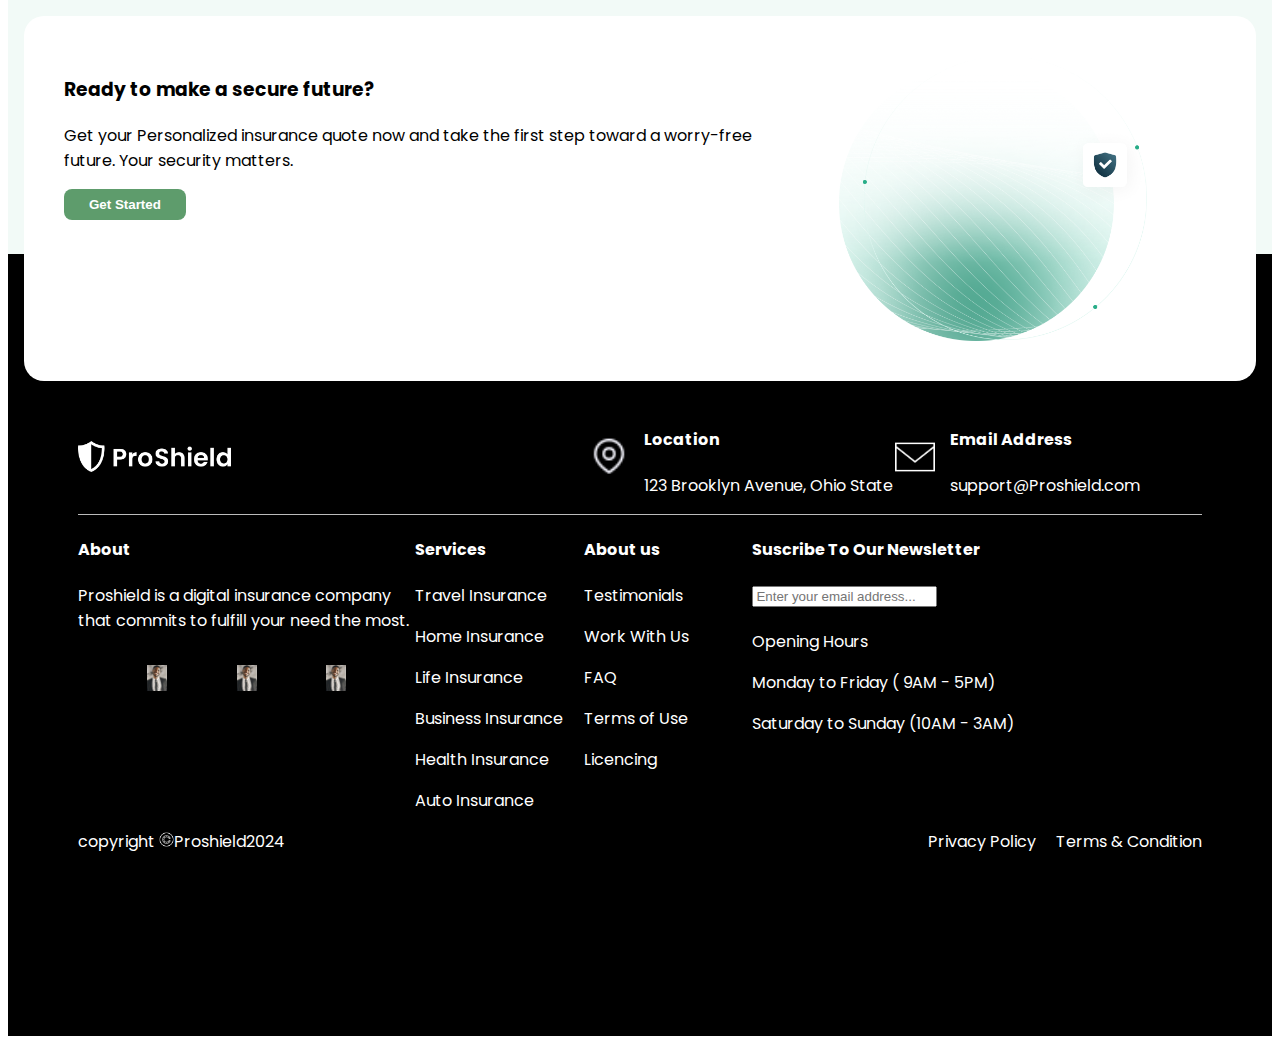
==== commit 4b51549e: "updated the responsiveness" ====
--- a/index.html
+++ b/index.html
@@ -21,12 +21,8 @@
         <button id="nav-button">Get A Quote</button>
       </div>
     </header>
-<<<<<<< HEAD
-    <main>
-      <div id="main-container">
-=======
-    <main id="main-container">
->>>>>>> 876e43e6d5b0153e043f0c3e0fa8de33e080906c
+    <main >
+      <div id="main-container" >
       <div id="hero-section">
         <div id="hero-text-container">
           <button id="hero-button">2023 Best Insurance Program</button>
@@ -288,6 +284,7 @@
         </div>
       </div>
     </div>
+    </div>
     </main>
     <div class="footer">
       <div id="footer-container">
--- a/index.css
+++ b/index.css
@@ -14,6 +14,8 @@
   display: flex;
   align-items: center;
   justify-content: space-between;
+  max-width: 80rem;
+  margin: auto;
 }
 
 .nav-container >#logo  {
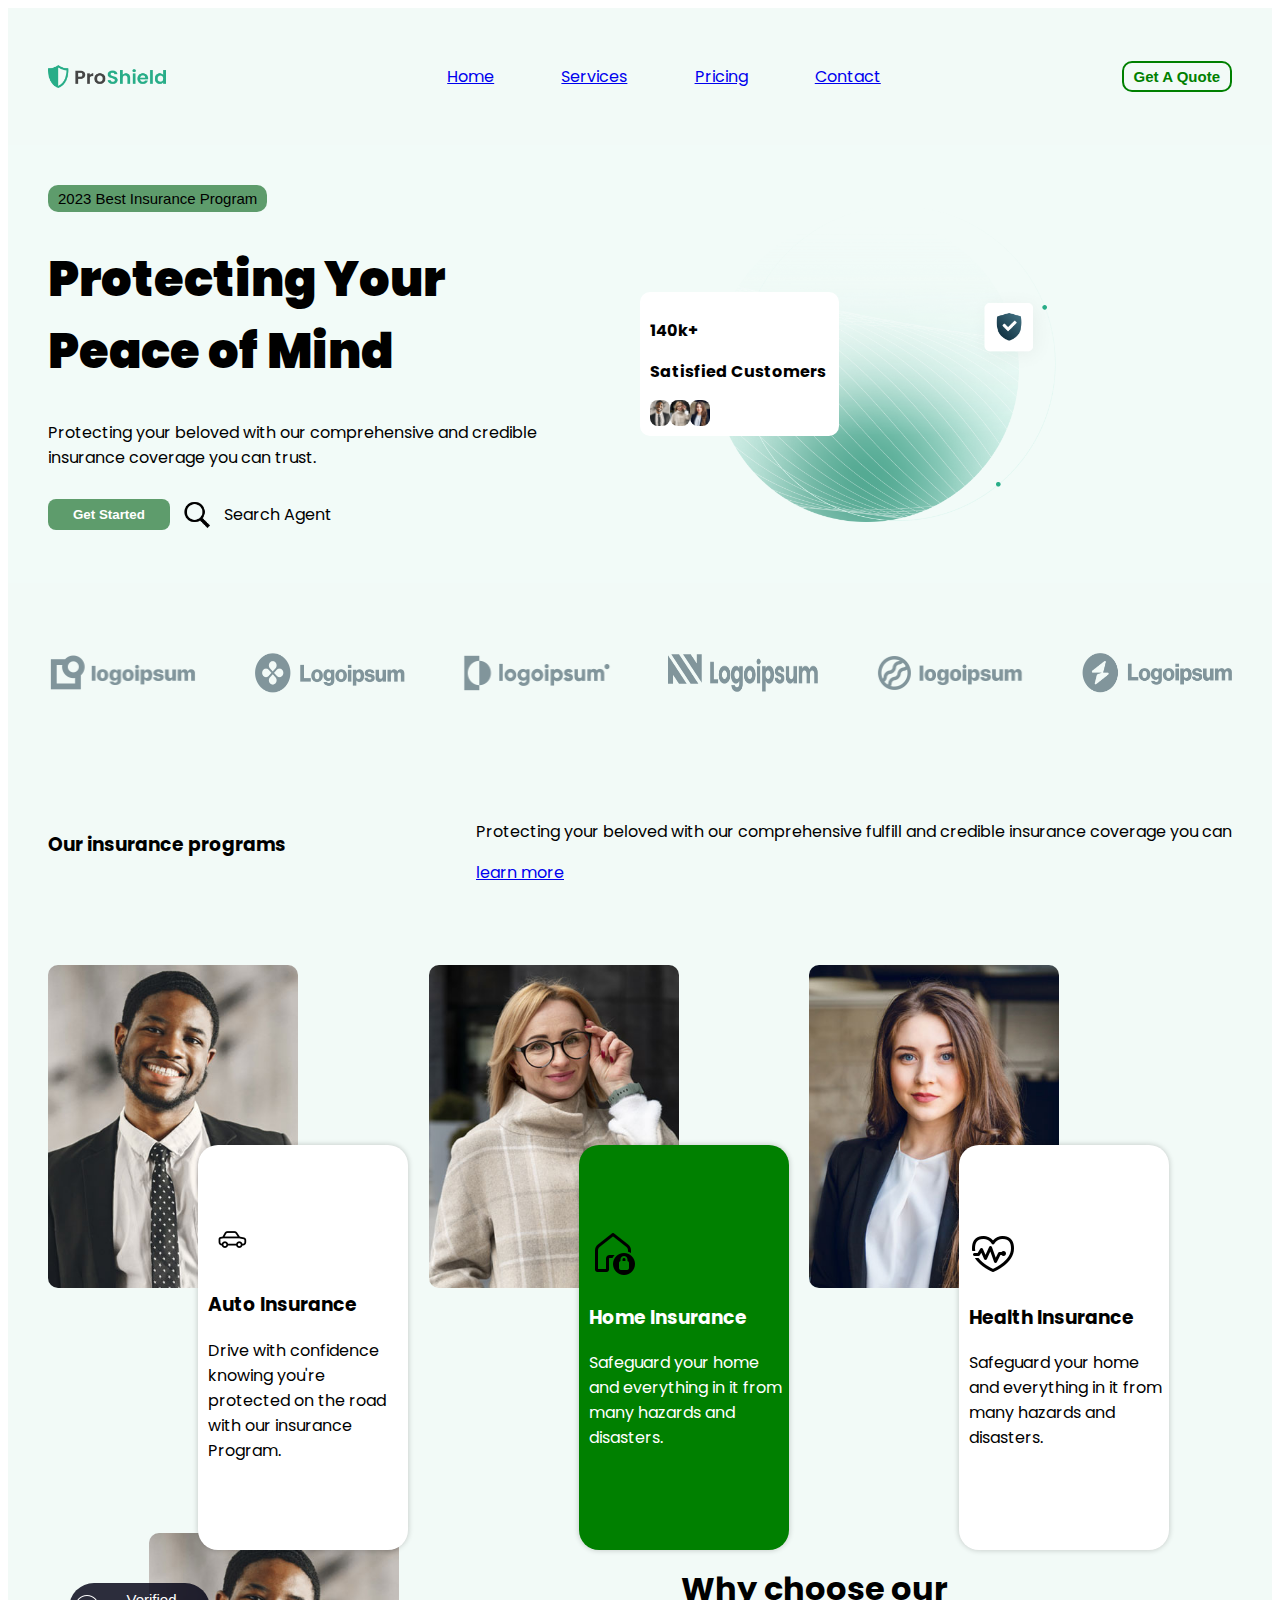
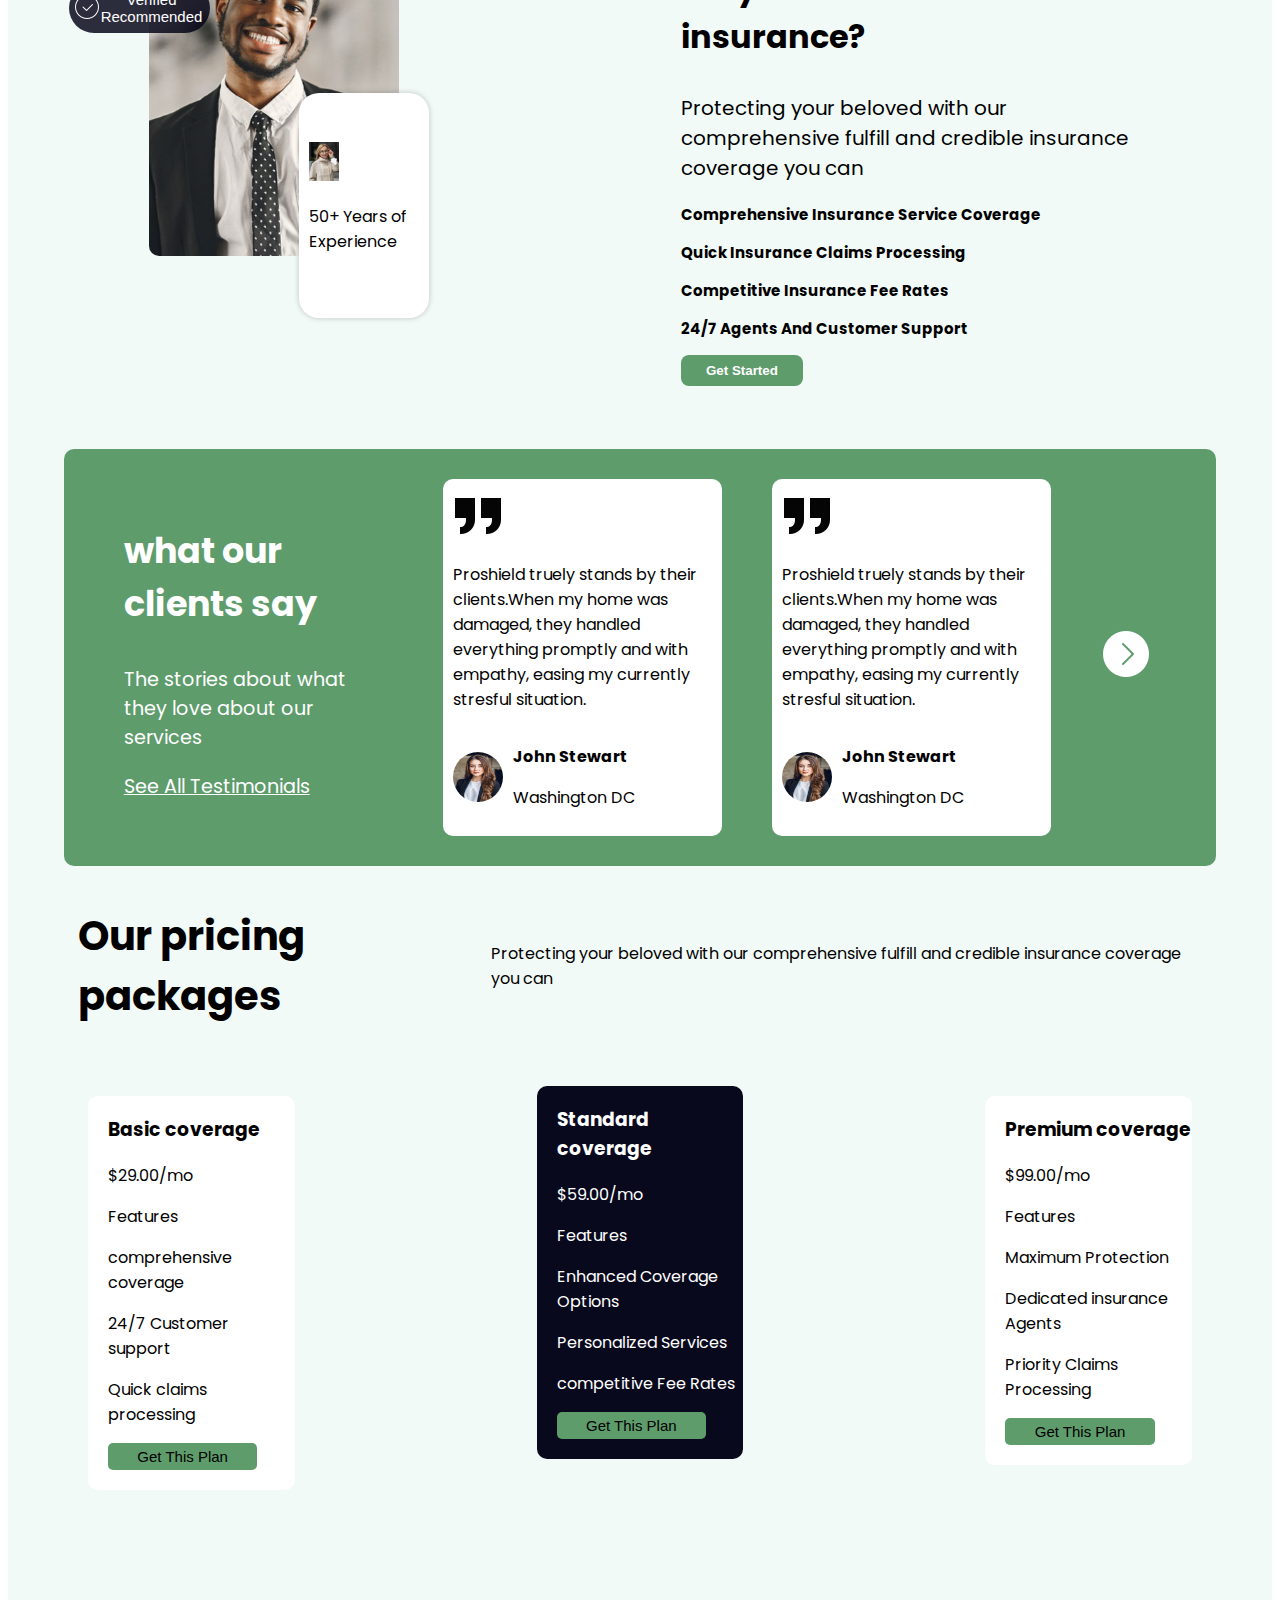
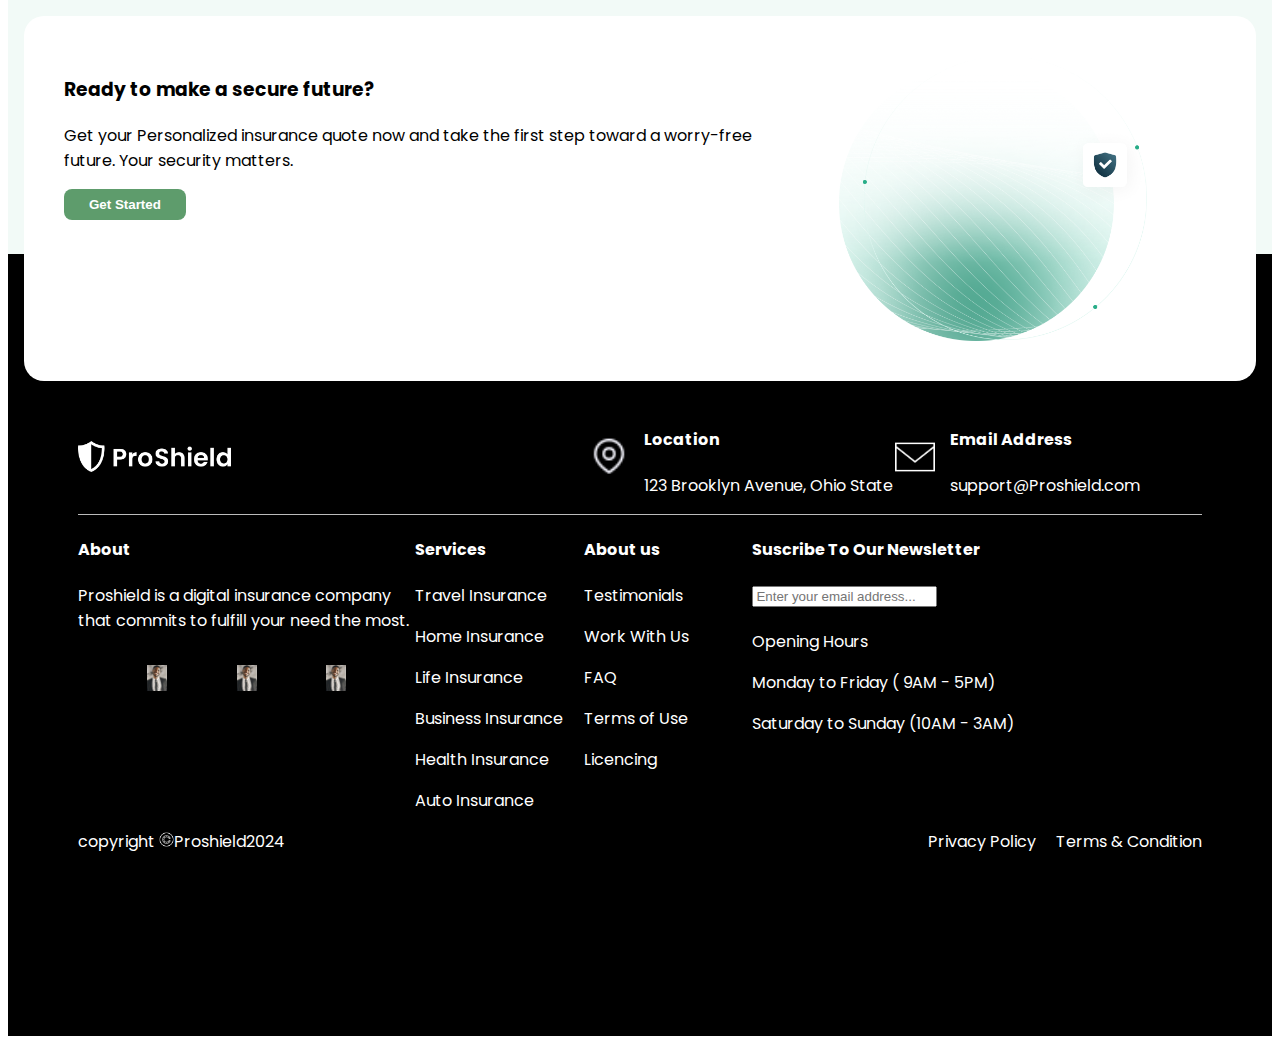
==== commit 260675eb: "i adjusted my search button" ====
--- a/index.html
+++ b/index.html
@@ -36,7 +36,7 @@
             <img
               src="/material3/search.png"
               alt="search icon"
-              width="20px"
+              width="30px"
               height="30px"
             />
             <p>Search Agent</p>
